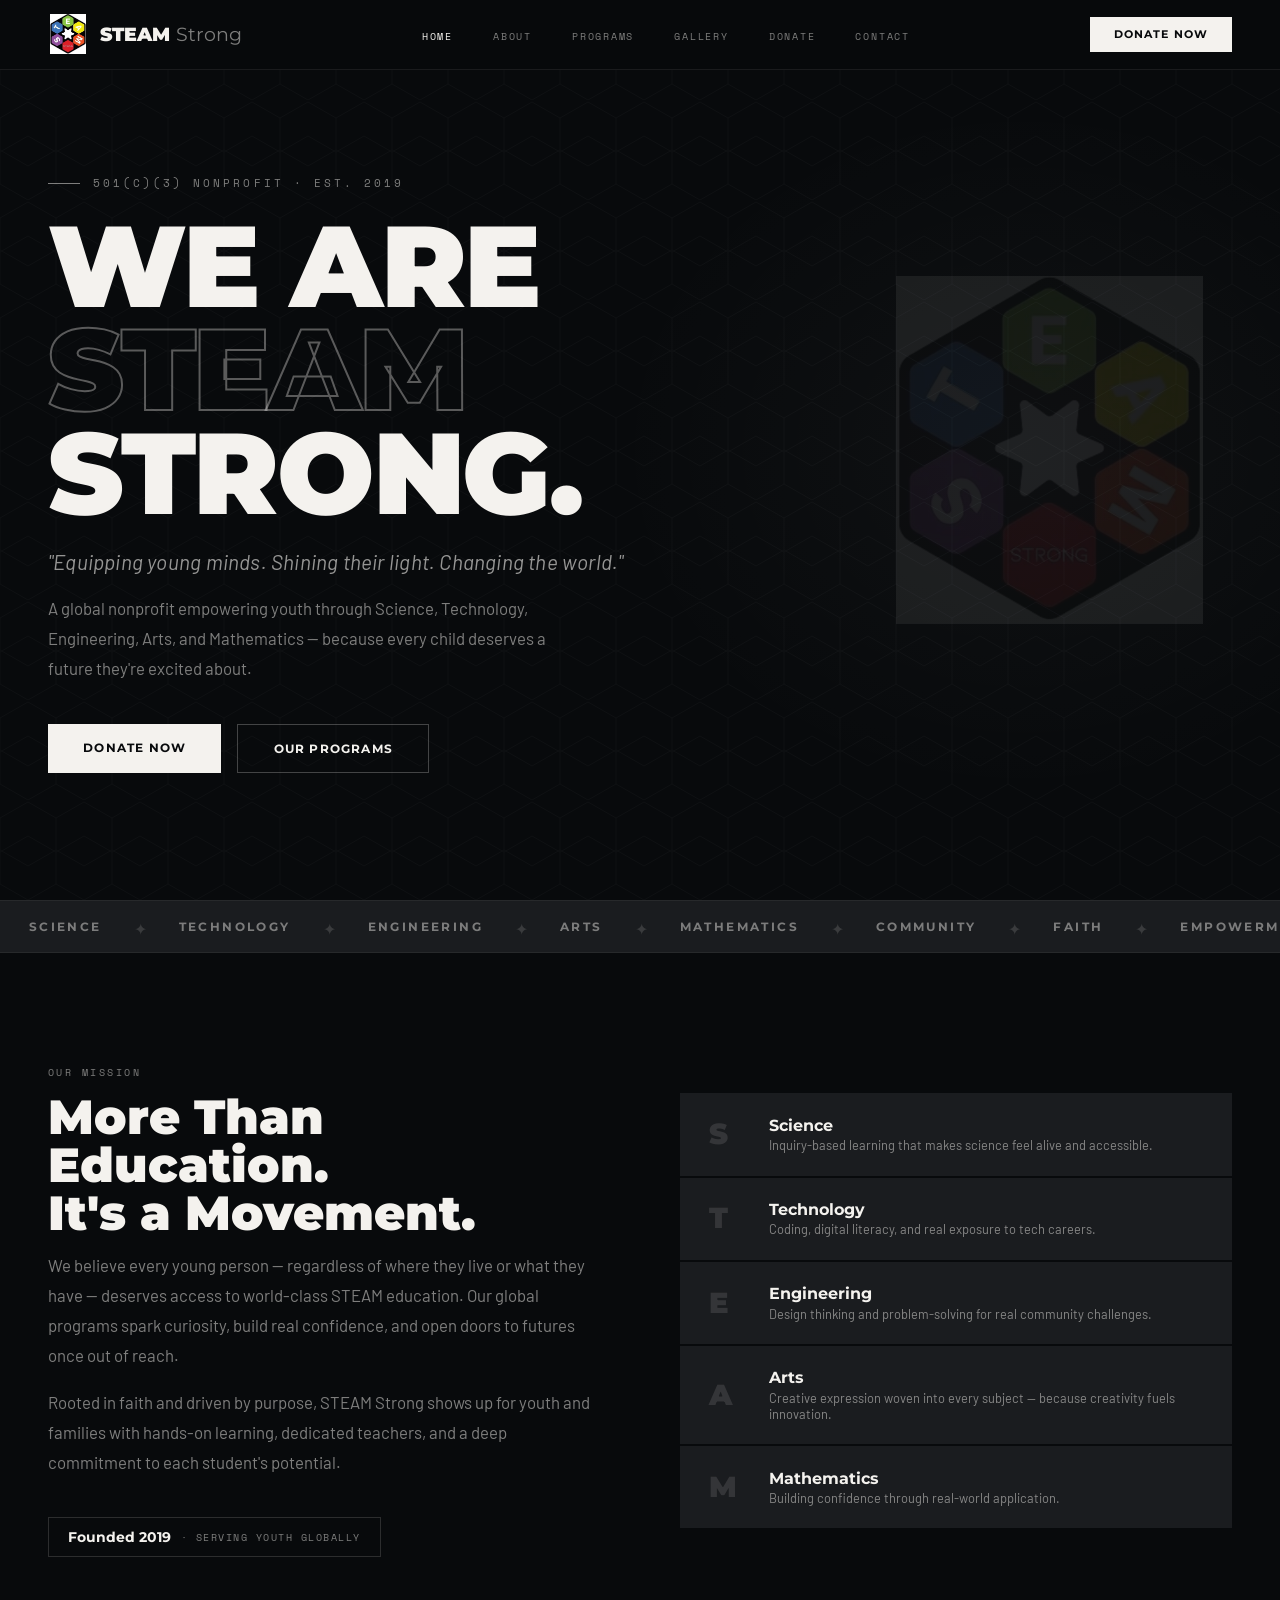
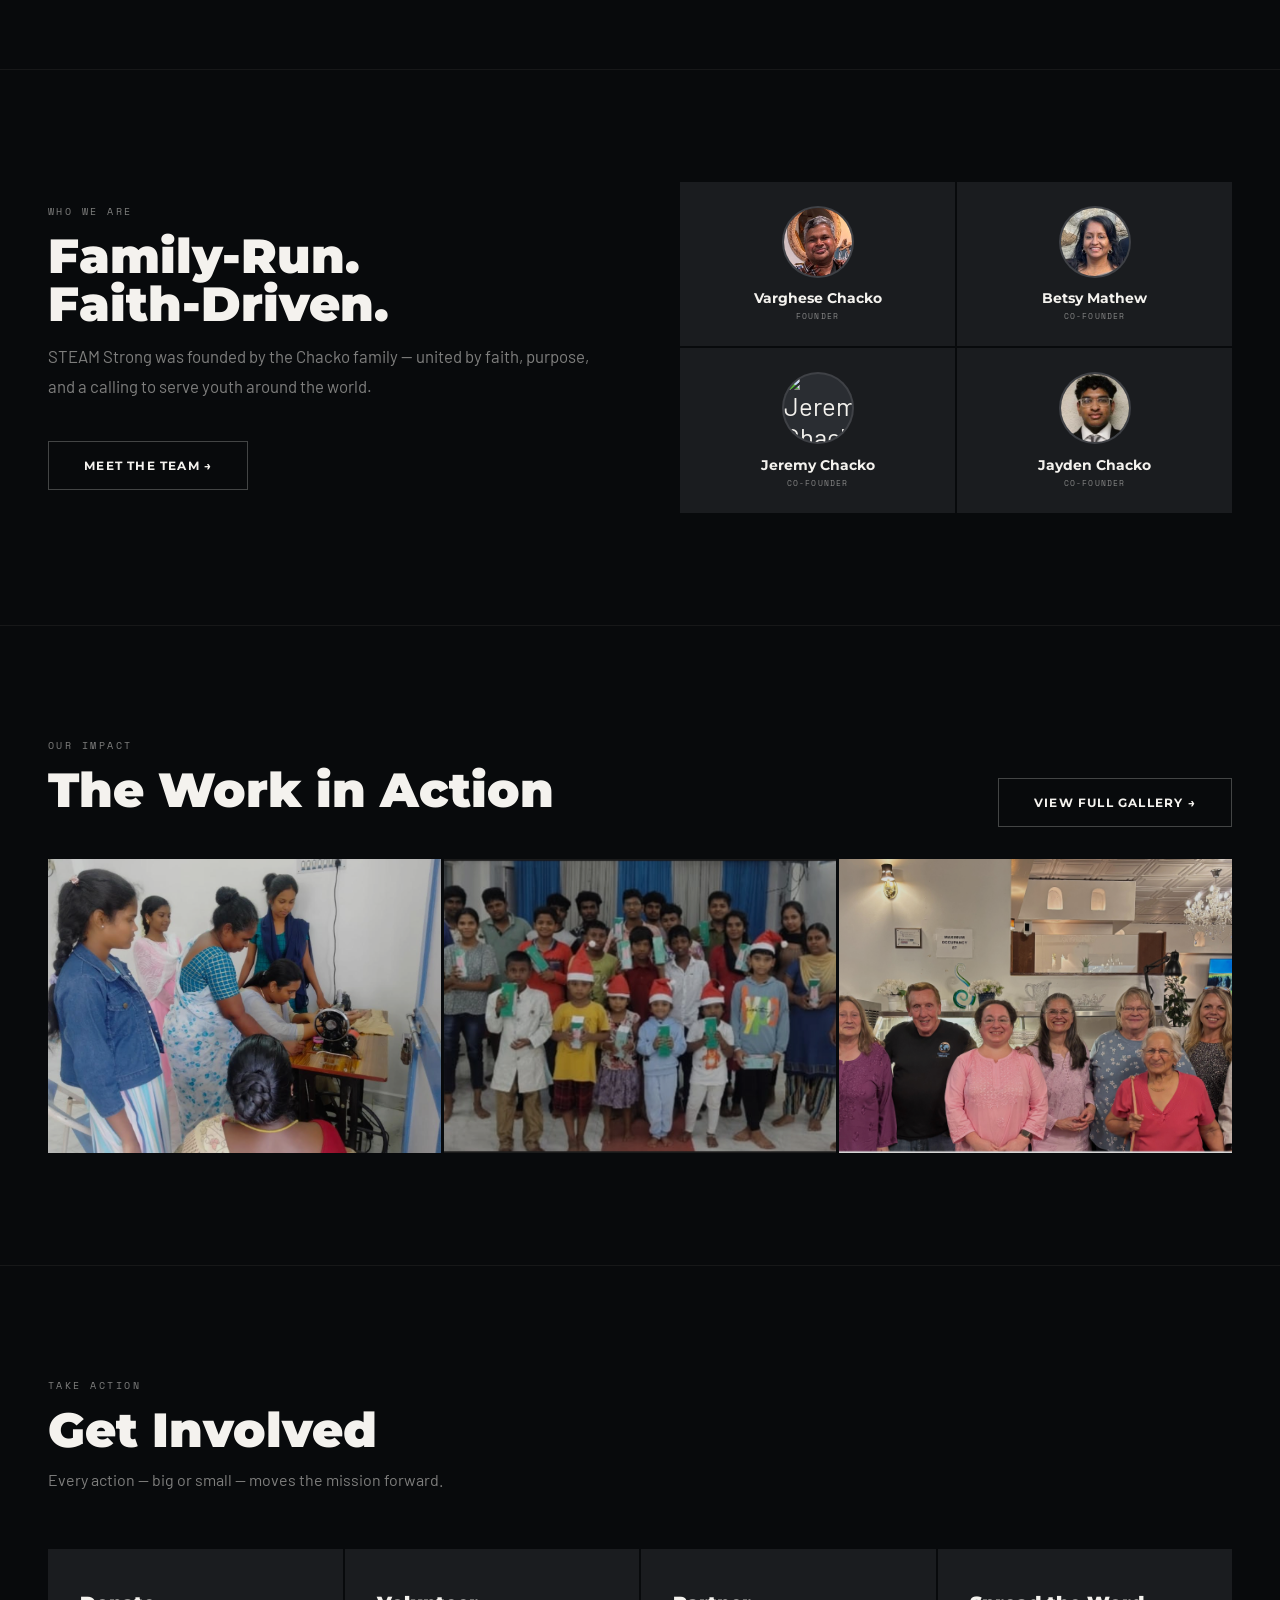
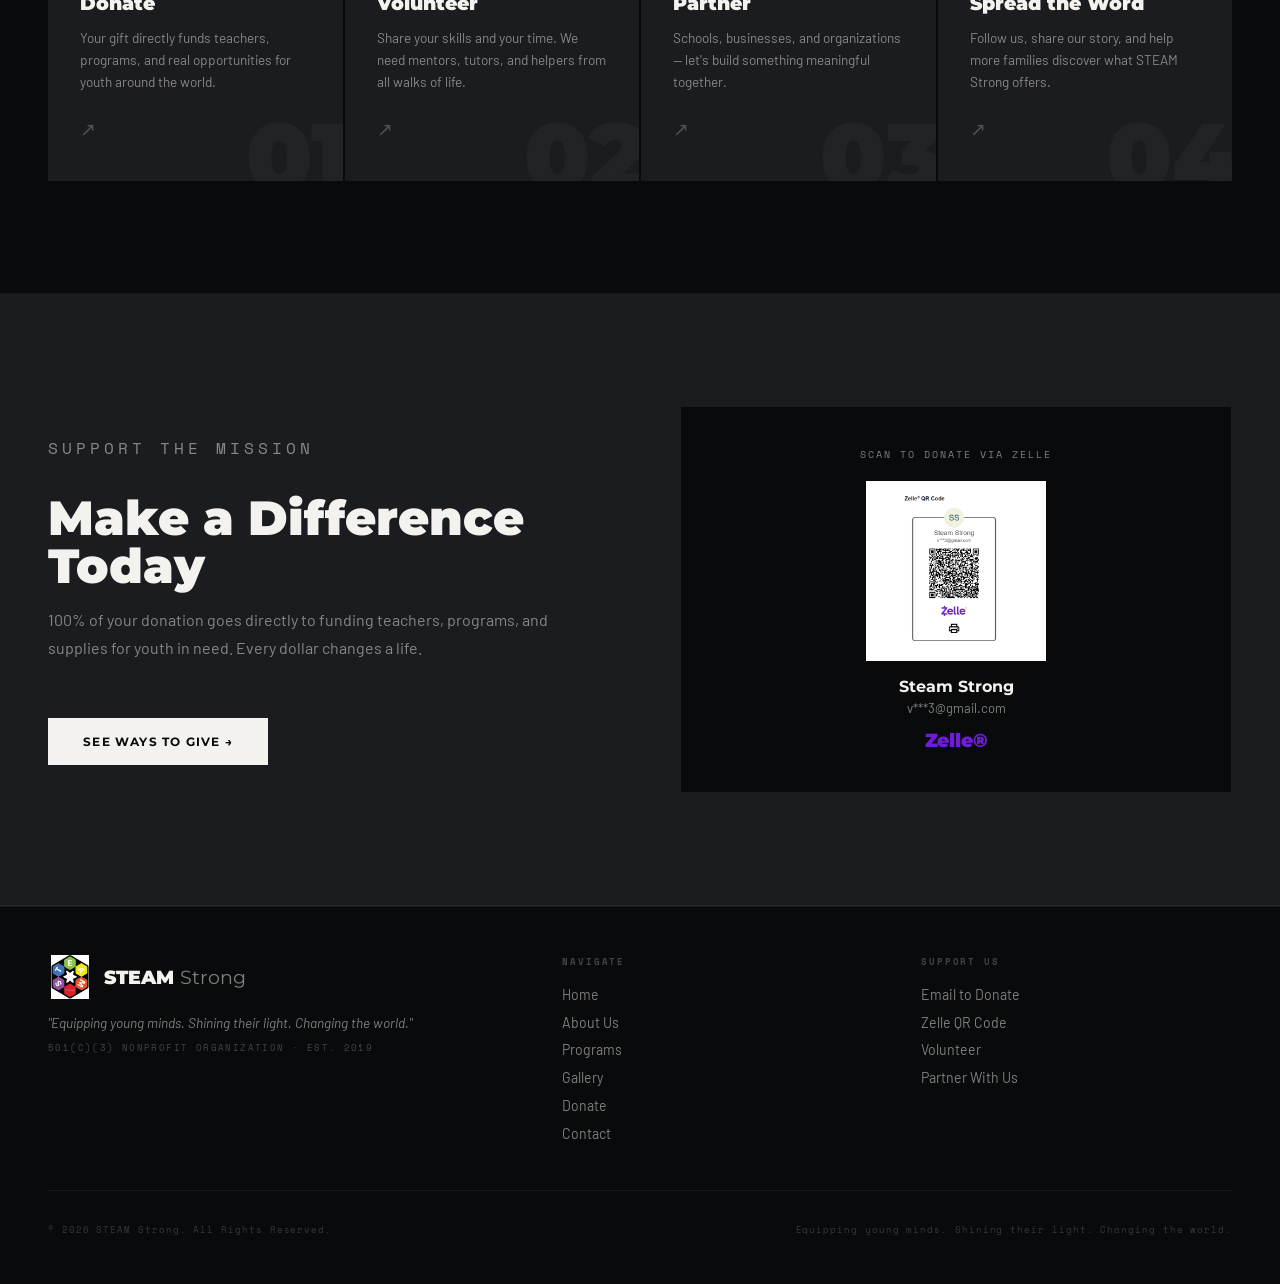
==== index.html @ a1da595a "Initial STEAM Strong website" ====
<!DOCTYPE html>
<html lang="en">
<head>
<meta charset="UTF-8">
<meta name="viewport" content="width=device-width, initial-scale=1.0">
<title>STEAM Strong — Equipping Young Minds. Shining His Light. Changing the World.</title>
<link rel="stylesheet" href="css/styles.css">
</head>
<body>

<!-- NAV -->
<nav>
  <a class="nav-logo-wrap" href="index.html">
    <img class="nav-logo-img" src="assets/images/logo.png" alt="STEAM Strong Logo">
    <div class="nav-logo-text">STEAM <span>Strong</span></div>
  </a>
  <ul class="nav-links" id="navLinks">
    <li><a href="index.html" class="active">Home</a></li>
    <li><a href="about.html">About</a></li>
    <li><a href="programs.html">Programs</a></li>
    <li><a href="gallery.html">Gallery</a></li>
    <li><a href="donate.html">Donate</a></li>
    <li><a href="contact.html">Contact</a></li>
    <li class="nav-mobile-cta"><a href="donate.html" class="nav-donate-mobile">Donate Now</a></li>
  </ul>
  <div class="nav-right">
    <a href="donate.html" class="nav-donate">Donate Now</a>
    <button class="nav-hamburger" id="hamburger" aria-label="Toggle navigation">
      <span></span><span></span><span></span>
    </button>
  </div>
</nav>

<!-- HERO -->
<section class="hero">
  <div class="hero-bg"></div>
  <div class="hero-hexbg"></div>
  <img class="hero-logo-float" src="assets/images/logo.png" alt="">
  <div class="hero-content">
    <p class="hero-eyebrow">501(c)(3) Nonprofit · Est. 2019</p>
    <h1 class="hero-h1">
      <span class="line1">WE ARE</span>
      <span class="line2">STEAM</span>
      <span class="line3">STRONG.</span>
    </h1>
    <p class="hero-tagline">"Equipping young minds. Shining their light. Changing the world."</p>
    <p class="hero-sub">A global nonprofit empowering youth through Science, Technology, Engineering, Arts, and Mathematics — because every child deserves a future they're excited about.</p>
    <div class="hero-actions">
      <a href="donate.html" class="btn-primary">Donate Now</a>
      <a href="programs.html" class="btn-outline">Our Programs</a>
    </div>
  </div>
</section>

<!-- TICKER -->
<div class="ticker">
  <div class="ticker-track">
    <span class="tick">Science</span><span class="tick-dot">✦</span>
    <span class="tick">Technology</span><span class="tick-dot">✦</span>
    <span class="tick">Engineering</span><span class="tick-dot">✦</span>
    <span class="tick">Arts</span><span class="tick-dot">✦</span>
    <span class="tick">Mathematics</span><span class="tick-dot">✦</span>
    <span class="tick">Community</span><span class="tick-dot">✦</span>
    <span class="tick">Faith</span><span class="tick-dot">✦</span>
    <span class="tick">Empowerment</span><span class="tick-dot">✦</span>
    <span class="tick">Global Impact</span><span class="tick-dot">✦</span>
    <span class="tick">Science</span><span class="tick-dot">✦</span>
    <span class="tick">Technology</span><span class="tick-dot">✦</span>
    <span class="tick">Engineering</span><span class="tick-dot">✦</span>
    <span class="tick">Arts</span><span class="tick-dot">✦</span>
    <span class="tick">Mathematics</span><span class="tick-dot">✦</span>
    <span class="tick">Community</span><span class="tick-dot">✦</span>
    <span class="tick">Faith</span><span class="tick-dot">✦</span>
    <span class="tick">Empowerment</span><span class="tick-dot">✦</span>
    <span class="tick">Global Impact</span><span class="tick-dot">✦</span>
  </div>
</div>

<!-- MISSION -->
<section class="mission reveal" id="mission">
  <div class="mission-left">
    <p class="section-label">Our Mission</p>
    <h2 class="section-title">More Than Education.<br>It's a Movement.</h2>
    <p class="mis-body">We believe every young person — regardless of where they live or what they have — deserves access to world-class STEAM education. Our global programs spark curiosity, build real confidence, and open doors to futures once out of reach.</p>
    <p class="mis-body">Rooted in faith and driven by purpose, STEAM Strong shows up for youth and families with hands-on learning, dedicated teachers, and a deep commitment to each student's potential.</p>
    <div class="founded-badge">
      <strong>Founded 2019</strong>
      <span>· Serving youth globally</span>
    </div>
  </div>
  <div class="mission-right">
    <div class="pillars-list">
      <div class="pillar-row"><div class="pillar-letter">S</div><div><div class="pillar-name">Science</div><div class="pillar-desc">Inquiry-based learning that makes science feel alive and accessible.</div></div></div>
      <div class="pillar-row"><div class="pillar-letter">T</div><div><div class="pillar-name">Technology</div><div class="pillar-desc">Coding, digital literacy, and real exposure to tech careers.</div></div></div>
      <div class="pillar-row"><div class="pillar-letter">E</div><div><div class="pillar-name">Engineering</div><div class="pillar-desc">Design thinking and problem-solving for real community challenges.</div></div></div>
      <div class="pillar-row"><div class="pillar-letter">A</div><div><div class="pillar-name">Arts</div><div class="pillar-desc">Creative expression woven into every subject — because creativity fuels innovation.</div></div></div>
      <div class="pillar-row"><div class="pillar-letter">M</div><div><div class="pillar-name">Mathematics</div><div class="pillar-desc">Building confidence through real-world application.</div></div></div>
    </div>
  </div>
</section>

<!-- ABOUT TEASER -->
<section class="home-about reveal">
  <div class="home-about-inner">
    <div>
      <p class="section-label">Who We Are</p>
      <h2 class="section-title">Family-Run.<br>Faith-Driven.</h2>
      <p class="mis-body">STEAM Strong was founded by the Chacko family — united by faith, purpose, and a calling to serve youth around the world.</p>
      <a href="about.html" class="btn-outline" style="margin-top:1.5rem;">Meet the Team →</a>
    </div>
    <div class="home-about-faces">
      <div class="home-face">
        <div class="home-face-photo"><img src="assets/images/varghese-chacko.png" alt="Varghese Chacko"></div>
        <div class="home-face-name">Varghese Chacko</div>
        <div class="home-face-role">Founder</div>
      </div>
      <div class="home-face">
        <div class="home-face-photo"><img src="assets/images/betsy-mathew.png" alt="Betsy Mathew"></div>
        <div class="home-face-name">Betsy Mathew</div>
        <div class="home-face-role">Co-Founder</div>
      </div>
      <div class="home-face">
        <div class="home-face-photo"><img src="assets/images/jeremy-chacko.jpg" alt="Jeremy Chacko"></div>
        <div class="home-face-name">Jeremy Chacko</div>
        <div class="home-face-role">Co-Founder</div>
      </div>
      <div class="home-face">
        <div class="home-face-photo"><img src="assets/images/jayden-chacko.png" alt="Jayden Chacko"></div>
        <div class="home-face-name">Jayden Chacko</div>
        <div class="home-face-role">Co-Founder</div>
      </div>
    </div>
  </div>
</section>

<!-- GALLERY TEASER -->
<section class="home-gallery reveal">
  <div class="home-gallery-header">
    <div>
      <p class="section-label">Our Impact</p>
      <h2 class="section-title">The Work in Action</h2>
    </div>
    <a href="gallery.html" class="btn-outline">View Full Gallery →</a>
  </div>
  <div class="home-gallery-grid">
    <div class="home-gallery-item">
      <img src="assets/images/gallery/photo-6.png" alt="Tailoring Class">
    </div>
    <div class="home-gallery-item">
      <img src="assets/images/gallery/photo-7.png" alt="Christmas Celebration">
    </div>
    <div class="home-gallery-item">
      <img src="assets/images/gallery/photo-1.png" alt="Seattle Fundraiser">
    </div>
  </div>
</section>

<!-- GET INVOLVED -->
<section class="involve reveal">
  <div class="involve-header">
    <p class="section-label">Take Action</p>
    <h2 class="section-title">Get Involved</h2>
    <p class="section-sub">Every action — big or small — moves the mission forward.</p>
  </div>
  <div class="involve-grid">
    <a href="donate.html" class="inv-card">
      <div class="inv-bg-num">01</div>
      <div class="inv-title">Donate</div>
      <p class="inv-desc">Your gift directly funds teachers, programs, and real opportunities for youth around the world.</p>
      <span class="inv-arrow">↗</span>
    </a>
    <a href="contact.html" class="inv-card">
      <div class="inv-bg-num">02</div>
      <div class="inv-title">Volunteer</div>
      <p class="inv-desc">Share your skills and your time. We need mentors, tutors, and helpers from all walks of life.</p>
      <span class="inv-arrow">↗</span>
    </a>
    <a href="contact.html" class="inv-card">
      <div class="inv-bg-num">03</div>
      <div class="inv-title">Partner</div>
      <p class="inv-desc">Schools, businesses, and organizations — let's build something meaningful together.</p>
      <span class="inv-arrow">↗</span>
    </a>
    <div class="inv-card">
      <div class="inv-bg-num">04</div>
      <div class="inv-title">Spread the Word</div>
      <p class="inv-desc">Follow us, share our story, and help more families discover what STEAM Strong offers.</p>
      <span class="inv-arrow">↗</span>
    </div>
  </div>
</section>

<!-- DONATE TEASER -->
<section class="donate-section reveal">
  <div class="donate-inner">
    <div class="donate-left">
      <p class="section-label">Support the Mission</p>
      <h2 class="section-title">Make a Difference Today</h2>
      <p>100% of your donation goes directly to funding teachers, programs, and supplies for youth in need. Every dollar changes a life.</p>
      <a href="donate.html" class="donate-btn">See Ways to Give →</a>
    </div>
    <div class="donate-right">
      <div class="zelle-qr-wrap">
        <div class="zelle-qr-label">Scan to donate via Zelle</div>
        <img class="zelle-qr-img" src="assets/images/zelle-qr.png" alt="STEAM Strong Zelle QR Code">
        <div class="zelle-name">Steam Strong</div>
        <div class="zelle-email">v***3@gmail.com</div>
        <div class="zelle-logo">Zelle®</div>
      </div>
    </div>
  </div>
</section>

<!-- FOOTER -->
<footer>
  <div>
    <a class="footer-logo-wrap" href="index.html">
      <img class="footer-logo-img" src="assets/images/logo.png" alt="STEAM Strong">
      <div class="footer-logo-text">STEAM <span>Strong</span></div>
    </a>
    <p class="footer-tagline">"Equipping young minds. Shining their light. Changing the world."</p>
    <p class="footer-501">501(c)(3) Nonprofit Organization · Est. 2019</p>
  </div>
  <div class="footer-col">
    <h4>Navigate</h4>
    <ul>
      <li><a href="index.html">Home</a></li>
      <li><a href="about.html">About Us</a></li>
      <li><a href="programs.html">Programs</a></li>
      <li><a href="gallery.html">Gallery</a></li>
      <li><a href="donate.html">Donate</a></li>
      <li><a href="contact.html">Contact</a></li>
    </ul>
  </div>
  <div class="footer-col">
    <h4>Support Us</h4>
    <ul>
      <li><a href="mailto:steamstrong14@gmail.com">Email to Donate</a></li>
      <li><a href="donate.html">Zelle QR Code</a></li>
      <li><a href="contact.html">Volunteer</a></li>
      <li><a href="contact.html">Partner With Us</a></li>
    </ul>
  </div>
  <div class="footer-bottom">
    <p class="footer-copy">© 2026 STEAM Strong. All Rights Reserved.</p>
    <p class="footer-copy">Equipping young minds. Shining their light. Changing the world.</p>
  </div>
</footer>

<script src="js/main.js"></script>
</body>
</html>
---- css/styles.css ----
@import url('https://fonts.googleapis.com/css2?family=Montserrat:wght@400;700;900&family=Barlow:ital,wght@0,400;0,600;1,400&family=Space+Mono:wght@400;700&display=swap');

*,*::before,*::after{box-sizing:border-box;margin:0;padding:0;}
:root{
  --black:#080a0c;
  --white:#f4f2ee;
  --off-white:#e8e5df;
  --gray:#1a1c1f;
  --mid:#2a2d32;
  --light-gray:#3a3d42;
  --muted:rgba(244,242,238,0.5);
}
html{scroll-behavior:smooth;}
body{background:var(--black);color:var(--white);font-family:'Barlow',sans-serif;overflow-x:hidden;}

/* ── NAV ── */
nav{
  position:fixed;top:0;left:0;right:0;z-index:200;
  display:flex;justify-content:space-between;align-items:center;
  padding:0.9rem 3rem;
  background:rgba(8,10,12,0.95);
  backdrop-filter:blur(16px);
  border-bottom:1px solid rgba(244,242,238,0.08);
}
.nav-logo-wrap{display:flex;align-items:center;gap:0.75rem;text-decoration:none;}
.nav-logo-img{width:40px;height:40px;object-fit:contain;}
.nav-logo-text{font-family:'Montserrat',sans-serif;font-weight:900;font-size:1.2rem;color:var(--white);}
.nav-logo-text span{color:var(--muted);font-weight:400;}
.nav-links{display:flex;gap:2.5rem;list-style:none;}
.nav-links a{
  font-family:'Space Mono',monospace;font-size:0.62rem;
  letter-spacing:0.18em;text-transform:uppercase;
  color:var(--muted);text-decoration:none;transition:color 0.2s;
}
.nav-links a:hover,.nav-links a.active{color:var(--white);}
.nav-right{display:flex;align-items:center;gap:1rem;}
.nav-donate{
  font-family:'Montserrat',sans-serif;font-weight:700;
  font-size:0.7rem;letter-spacing:0.1em;text-transform:uppercase;
  background:var(--white);color:var(--black);
  padding:0.65rem 1.5rem;border:none;cursor:pointer;text-decoration:none;
  transition:background 0.2s,transform 0.15s;display:inline-block;
}
.nav-donate:hover{background:var(--off-white);transform:translateY(-1px);}

/* hamburger button */
.nav-hamburger{
  display:none;flex-direction:column;justify-content:center;
  gap:5px;background:none;border:none;cursor:pointer;
  padding:4px;z-index:210;
}
.nav-hamburger span{
  display:block;width:22px;height:2px;
  background:var(--white);
  transition:transform 0.3s ease,opacity 0.3s ease;
}
.nav-hamburger.open span:nth-child(1){transform:translateY(7px) rotate(45deg);}
.nav-hamburger.open span:nth-child(2){opacity:0;}
.nav-hamburger.open span:nth-child(3){transform:translateY(-7px) rotate(-45deg);}

/* mobile donate link inside menu (hidden on desktop) */
.nav-mobile-cta{display:none;}
.nav-donate-mobile{
  font-family:'Montserrat',sans-serif;font-weight:700;
  font-size:0.75rem;letter-spacing:0.1em;text-transform:uppercase;
  background:var(--white);color:var(--black)!important;
  padding:0.85rem 2rem;display:inline-block;
  margin-top:0.5rem;
}

/* ── HERO ── */
.hero{
  min-height:100vh;display:flex;flex-direction:column;
  justify-content:center;padding:8rem 3rem 5rem;
  position:relative;overflow:hidden;
}
.hero-bg{
  position:absolute;inset:0;z-index:0;
  background:radial-gradient(ellipse 50% 60% at 80% 50%, rgba(244,242,238,0.03) 0%, transparent 65%), var(--black);
}
.hero-hexbg{
  position:absolute;inset:0;z-index:0;opacity:0.025;
  background-image:url("data:image/svg+xml,%3Csvg xmlns='http://www.w3.org/2000/svg' width='56' height='100'%3E%3Cpath d='M28 66L0 50V18L28 2l28 16v32z' fill='none' stroke='white' stroke-width='1'/%3E%3Cpath d='M28 100L0 84V52L28 36l28 16v32z' fill='none' stroke='white' stroke-width='1'/%3E%3C/svg%3E");
  background-size:56px 100px;
}
.hero-content{position:relative;z-index:2;max-width:820px;}
.hero-eyebrow{
  font-family:'Space Mono',monospace;font-size:0.68rem;
  letter-spacing:0.28em;text-transform:uppercase;
  color:var(--muted);margin-bottom:1.4rem;
  display:flex;align-items:center;gap:0.8rem;
  opacity:0;animation:fadeUp 0.7s 0.1s forwards;
}
.hero-eyebrow::before{content:'';width:32px;height:1px;background:var(--muted);}
.hero-h1{
  font-family:'Montserrat',sans-serif;font-weight:900;
  font-size:clamp(3.5rem,9vw,7.5rem);
  line-height:0.9;letter-spacing:-0.02em;margin-bottom:1.5rem;
  opacity:0;animation:fadeUp 0.7s 0.25s forwards;
}
.hero-h1 .line1{color:var(--white);display:block;}
.hero-h1 .line2{display:block;-webkit-text-stroke:2px rgba(244,242,238,0.35);color:transparent;}
.hero-h1 .line3{display:block;color:var(--white);}
.hero-tagline{
  font-family:'Barlow',sans-serif;font-style:italic;
  font-size:1.3rem;color:rgba(244,242,238,0.6);
  margin-bottom:1.2rem;letter-spacing:0.01em;
  opacity:0;animation:fadeUp 0.7s 0.35s forwards;
}
.hero-sub{
  font-size:1.05rem;line-height:1.8;color:var(--muted);
  max-width:500px;margin-bottom:2.5rem;
  opacity:0;animation:fadeUp 0.7s 0.4s forwards;
}
.hero-actions{
  display:flex;gap:1rem;flex-wrap:wrap;
  opacity:0;animation:fadeUp 0.7s 0.55s forwards;
}
.btn-primary{
  font-family:'Montserrat',sans-serif;font-weight:700;
  font-size:0.75rem;letter-spacing:0.1em;text-transform:uppercase;
  background:var(--white);color:var(--black);
  padding:1rem 2.2rem;border:none;cursor:pointer;
  text-decoration:none;display:inline-block;
  transition:background 0.2s,transform 0.15s;
}
.btn-primary:hover{background:var(--off-white);transform:translateY(-2px);}
.btn-outline{
  font-family:'Montserrat',sans-serif;font-weight:700;
  font-size:0.75rem;letter-spacing:0.1em;text-transform:uppercase;
  background:transparent;color:var(--white);
  padding:1rem 2.2rem;border:1px solid rgba(244,242,238,0.25);
  cursor:pointer;text-decoration:none;display:inline-block;
  transition:border-color 0.2s,transform 0.15s;
}
.btn-outline:hover{border-color:var(--white);transform:translateY(-2px);}
.hero-logo-float{
  position:absolute;right:6%;top:50%;transform:translateY(-50%);
  width:clamp(180px,24vw,340px);opacity:0.07;
  pointer-events:none;z-index:1;
  animation:floatLogo 7s ease-in-out infinite;
}
@keyframes floatLogo{0%,100%{transform:translateY(-50%) rotate(-1deg);}50%{transform:translateY(-53%) rotate(1deg);}}

/* ── PAGE HERO (inner pages) ── */
.page-hero{
  padding:9rem 3rem 5rem;
  border-bottom:1px solid rgba(244,242,238,0.06);
  position:relative;overflow:hidden;
  background:radial-gradient(ellipse 60% 70% at 70% 40%, rgba(244,242,238,0.025) 0%, transparent 65%);
}
.page-hero-inner{position:relative;z-index:2;max-width:820px;}
.page-hero-eyebrow{
  font-family:'Space Mono',monospace;font-size:0.62rem;
  letter-spacing:0.28em;text-transform:uppercase;
  color:var(--muted);margin-bottom:1rem;
  display:flex;align-items:center;gap:0.8rem;
}
.page-hero-eyebrow::before{content:'';width:32px;height:1px;background:var(--muted);}
.page-hero h1{
  font-family:'Montserrat',sans-serif;font-weight:900;
  font-size:clamp(2.5rem,6vw,5rem);
  line-height:0.95;letter-spacing:-0.02em;
  margin-bottom:1.2rem;color:var(--white);
}
.page-hero p{
  font-size:1.1rem;line-height:1.75;
  color:var(--muted);max-width:560px;
}

/* ── TICKER ── */
.ticker{
  background:var(--gray);padding:0.85rem 0;
  overflow:hidden;white-space:nowrap;
  border-top:1px solid rgba(244,242,238,0.06);
  border-bottom:1px solid rgba(244,242,238,0.06);
}
.ticker-track{display:inline-flex;animation:ticker 28s linear infinite;}
.tick{
  font-family:'Montserrat',sans-serif;font-weight:700;
  font-size:0.75rem;letter-spacing:0.2em;text-transform:uppercase;
  padding:0 1.8rem;color:rgba(244,242,238,0.45);
}
.tick-dot{color:rgba(244,242,238,0.15);padding:0 0.2rem;}

/* ── SHARED SECTION LABELS ── */
.section-label{
  font-family:'Space Mono',monospace;font-size:0.62rem;
  letter-spacing:0.25em;text-transform:uppercase;color:var(--muted);margin-bottom:0.8rem;
}
.section-title{
  font-family:'Montserrat',sans-serif;font-weight:900;
  font-size:clamp(2rem,4vw,3rem);line-height:1.0;margin-bottom:0.8rem;color:var(--white);
}
.section-sub{font-size:1rem;color:var(--muted);max-width:520px;line-height:1.65;}

/* ── MISSION ── */
.mission{
  padding:7rem 3rem;
  display:grid;grid-template-columns:1fr 1fr;gap:5rem;
  align-items:center;border-bottom:1px solid rgba(244,242,238,0.06);
}
.mis-body{font-size:1.05rem;line-height:1.8;color:var(--muted);margin-bottom:1rem;}
.founded-badge{
  display:inline-flex;align-items:center;gap:0.6rem;
  border:1px solid rgba(244,242,238,0.15);padding:0.6rem 1.2rem;margin-top:1.5rem;
}
.founded-badge span{font-family:'Space Mono',monospace;font-size:0.62rem;letter-spacing:0.15em;text-transform:uppercase;color:var(--muted);}
.founded-badge strong{font-family:'Montserrat',sans-serif;font-weight:700;font-size:0.9rem;color:var(--white);}
.pillars-list{display:flex;flex-direction:column;gap:2px;}
.pillar-row{
  display:flex;align-items:center;gap:1.5rem;
  background:var(--gray);padding:1.4rem 1.8rem;transition:background 0.2s;cursor:default;
}
.pillar-row:hover{background:var(--mid);}
.pillar-letter{
  font-family:'Montserrat',sans-serif;font-weight:900;
  font-size:1.8rem;color:rgba(244,242,238,0.12);width:36px;flex-shrink:0;line-height:1;
  transition:color 0.2s;
}
.pillar-row:hover .pillar-letter{color:rgba(244,242,238,0.35);}
.pillar-name{font-family:'Montserrat',sans-serif;font-weight:700;font-size:1rem;margin-bottom:0.15rem;}
.pillar-desc{font-size:0.8rem;color:var(--muted);}

/* ── ABOUT ── */
.about{padding:7rem 3rem;border-bottom:1px solid rgba(244,242,238,0.06);}
.about-header{margin-bottom:3rem;}

/* founders */
.founders-grid{display:grid;grid-template-columns:repeat(4,1fr);gap:2px;margin-bottom:2px;}
.person-card{
  background:var(--gray);padding:2rem 1.5rem;
  display:flex;flex-direction:column;align-items:center;text-align:center;
  border-top:2px solid rgba(244,242,238,0.06);
  transition:background 0.25s,border-color 0.25s,transform 0.25s;
  cursor:default;
}
.person-card:hover{background:var(--mid);border-color:rgba(244,242,238,0.25);transform:translateY(-4px);}
.person-photo{
  width:90px;height:90px;border-radius:50%;
  background:var(--mid);border:2px solid rgba(244,242,238,0.1);
  margin-bottom:1.1rem;overflow:hidden;
  display:flex;align-items:center;justify-content:center;
  font-size:2rem;transition:border-color 0.25s;
}
.person-card:hover .person-photo{border-color:rgba(244,242,238,0.35);}
.person-photo img{width:100%;height:100%;object-fit:cover;}
.person-role{
  font-family:'Space Mono',monospace;font-size:0.55rem;
  letter-spacing:0.18em;text-transform:uppercase;
  color:var(--muted);margin-bottom:0.4rem;
}
.person-name{font-family:'Montserrat',sans-serif;font-weight:700;font-size:1rem;}

/* board */
.board-label{
  font-family:'Space Mono',monospace;font-size:0.62rem;
  letter-spacing:0.22em;text-transform:uppercase;color:var(--muted);
  padding:2rem 0 1rem;
}
.board-grid{display:grid;grid-template-columns:repeat(4,1fr);gap:2px;}
.board-card{
  background:var(--gray);padding:1.8rem 1.5rem;
  display:flex;flex-direction:column;align-items:center;text-align:center;
  transition:background 0.2s,transform 0.2s;cursor:default;
}
.board-card:hover{background:var(--mid);transform:translateY(-3px);}
.board-photo{
  width:70px;height:70px;border-radius:50%;
  background:var(--light-gray);margin-bottom:0.85rem;
  display:flex;align-items:center;justify-content:center;font-size:1.4rem;
  border:2px solid rgba(244,242,238,0.07);overflow:hidden;transition:border-color 0.2s;
}
.board-card:hover .board-photo{border-color:rgba(244,242,238,0.25);}
.board-photo img{width:100%;height:100%;object-fit:cover;}
.board-name{font-family:'Montserrat',sans-serif;font-weight:700;font-size:0.92rem;margin-bottom:0.25rem;}
.board-title{font-family:'Space Mono',monospace;font-size:0.52rem;letter-spacing:0.12em;text-transform:uppercase;color:var(--muted);}

/* values */
.values-row{display:grid;grid-template-columns:repeat(3,1fr);gap:2px;margin-top:2px;}
.value-card{
  background:var(--gray);padding:2rem 1.8rem;
  display:flex;gap:1.2rem;align-items:flex-start;transition:background 0.25s;
}
.value-card:hover{background:var(--mid);}
.value-icon-wrap{
  width:40px;height:40px;border-radius:4px;flex-shrink:0;
  display:flex;align-items:center;justify-content:center;font-size:1.1rem;
  background:rgba(244,242,238,0.07);border:1px solid rgba(244,242,238,0.1);
}
.value-text h4{font-family:'Montserrat',sans-serif;font-weight:700;font-size:0.95rem;margin-bottom:0.3rem;}
.value-text p{font-size:0.82rem;line-height:1.55;color:var(--muted);}

/* ── PROGRAMS ── */
.programs-section{padding:7rem 3rem;border-bottom:1px solid rgba(244,242,238,0.06);}
.programs-header{margin-bottom:3.5rem;}
.programs-grid{display:grid;grid-template-columns:1fr 1fr;gap:2px;}
.program-card{
  background:var(--gray);padding:2.5rem 2rem;
  border-top:2px solid rgba(244,242,238,0.04);
  transition:background 0.25s,border-color 0.25s;
}
.program-card:hover{background:var(--mid);border-color:rgba(244,242,238,0.2);}
.program-letter{
  font-family:'Montserrat',sans-serif;font-weight:900;
  font-size:3.5rem;color:rgba(244,242,238,0.07);
  line-height:1;margin-bottom:0.75rem;
  transition:color 0.2s;
}
.program-card:hover .program-letter{color:rgba(244,242,238,0.15);}
.program-name{font-family:'Montserrat',sans-serif;font-weight:900;font-size:1.3rem;margin-bottom:0.75rem;}
.program-desc{font-size:0.95rem;line-height:1.75;color:var(--muted);}

.approach-section{padding:7rem 3rem;border-bottom:1px solid rgba(244,242,238,0.06);}
.approach-header{margin-bottom:3rem;}
.approach-grid{display:grid;grid-template-columns:repeat(3,1fr);gap:2px;}
.approach-card{
  background:var(--gray);padding:2rem 1.8rem;
  transition:background 0.25s;
}
.approach-card:hover{background:var(--mid);}
.approach-num{
  font-family:'Space Mono',monospace;font-size:0.6rem;
  letter-spacing:0.2em;color:rgba(244,242,238,0.2);
  margin-bottom:1.2rem;
}
.approach-card h4{font-family:'Montserrat',sans-serif;font-weight:700;font-size:1rem;margin-bottom:0.5rem;}
.approach-card p{font-size:0.85rem;line-height:1.6;color:var(--muted);}

/* ── GET INVOLVED ── */
.involve{padding:7rem 3rem;border-bottom:1px solid rgba(244,242,238,0.06);}
.involve-header{margin-bottom:3.5rem;}
.involve-grid{display:grid;grid-template-columns:repeat(4,1fr);gap:2px;}
.inv-card{
  background:var(--gray);padding:2.5rem 2rem;
  position:relative;overflow:hidden;cursor:pointer;
  border-top:2px solid rgba(244,242,238,0.0);
  transition:background 0.25s,border-color 0.25s,transform 0.2s;
  text-decoration:none;color:inherit;display:block;
}
.inv-card:hover{background:var(--mid);border-color:rgba(244,242,238,0.3);transform:translateY(-3px);}
.inv-bg-num{
  position:absolute;right:-0.5rem;bottom:-1.5rem;
  font-family:'Montserrat',sans-serif;font-weight:900;
  font-size:6rem;color:rgba(244,242,238,0.04);line-height:1;pointer-events:none;
}
.inv-title{font-family:'Montserrat',sans-serif;font-weight:900;font-size:1.2rem;margin-bottom:0.75rem;}
.inv-desc{font-size:0.85rem;line-height:1.6;color:var(--muted);}
.inv-arrow{margin-top:1.5rem;font-size:1.2rem;color:rgba(244,242,238,0.25);display:block;transition:transform 0.25s,color 0.2s;}
.inv-card:hover .inv-arrow{transform:translate(4px,-4px);color:var(--white);}

/* ── DONATE SECTION ── */
.donate-section{
  padding:7rem 3rem;
  background:var(--gray);
  border-bottom:1px solid rgba(244,242,238,0.06);
}
.donate-inner{
  display:grid;grid-template-columns:1fr 1fr;gap:5rem;align-items:center;
}
.donate-left .section-title{margin-bottom:1rem;}
.donate-left p{font-size:1rem;line-height:1.75;color:var(--muted);margin-bottom:2rem;}
.donate-methods{display:flex;flex-direction:column;gap:2px;}
.donate-method{
  background:var(--black);padding:1.5rem 1.8rem;
  display:flex;align-items:center;gap:1.5rem;
  transition:background 0.2s;
}
.donate-method:hover{background:var(--mid);}
.donate-method-icon{
  width:44px;height:44px;background:var(--mid);border:1px solid rgba(244,242,238,0.1);
  display:flex;align-items:center;justify-content:center;font-size:1.1rem;flex-shrink:0;
}
.donate-method-text strong{
  display:block;font-family:'Montserrat',sans-serif;font-weight:700;font-size:0.95rem;margin-bottom:0.2rem;
}
.donate-method-text span{font-size:0.82rem;color:var(--muted);}
.donate-method-text a{font-size:0.82rem;color:rgba(244,242,238,0.6);text-decoration:none;transition:color 0.2s;}
.donate-method-text a:hover{color:var(--white);}
.donate-btn{
  display:inline-block;margin-top:1.5rem;
  font-family:'Montserrat',sans-serif;font-weight:700;
  font-size:0.75rem;letter-spacing:0.1em;text-transform:uppercase;
  background:var(--white);color:var(--black);
  padding:1rem 2.2rem;border:none;cursor:pointer;text-decoration:none;
  transition:background 0.2s,transform 0.15s;
}
.donate-btn:hover{background:var(--off-white);transform:translateY(-2px);}

/* Zelle QR */
.zelle-qr-wrap{
  display:flex;flex-direction:column;align-items:center;
  background:var(--black);padding:2.5rem;
  border:1px solid rgba(244,242,238,0.08);
}
.zelle-qr-label{
  font-family:'Space Mono',monospace;font-size:0.62rem;
  letter-spacing:0.2em;text-transform:uppercase;color:var(--muted);margin-bottom:1.2rem;
}
.zelle-qr-img{
  width:180px;height:180px;object-fit:contain;
  border:1px solid rgba(244,242,238,0.08);background:white;padding:8px;
}
.zelle-name{font-family:'Montserrat',sans-serif;font-weight:700;font-size:1rem;margin-top:1rem;}
.zelle-email{font-size:0.82rem;color:var(--muted);margin-top:0.25rem;}
.zelle-logo{
  font-family:'Montserrat',sans-serif;font-weight:900;
  font-size:1.2rem;color:#6d1ed4;margin-top:0.75rem;letter-spacing:-0.01em;
}

/* ── HOME ABOUT TEASER ── */
.home-about{
  padding:7rem 3rem;
  border-bottom:1px solid rgba(244,242,238,0.06);
}
.home-about-inner{display:grid;grid-template-columns:1fr 1fr;gap:5rem;align-items:center;}
.home-about-faces{display:grid;grid-template-columns:1fr 1fr;gap:2px;}
.home-face{
  background:var(--gray);padding:1.5rem 1rem;
  display:flex;flex-direction:column;align-items:center;text-align:center;
  transition:background 0.2s;
}
.home-face:hover{background:var(--mid);}
.home-face-photo{
  width:72px;height:72px;border-radius:50%;
  background:var(--mid);border:2px solid rgba(244,242,238,0.1);
  margin-bottom:0.8rem;overflow:hidden;
  display:flex;align-items:center;justify-content:center;font-size:1.6rem;
}
.home-face-photo img{width:100%;height:100%;object-fit:cover;}
.home-face-name{font-family:'Montserrat',sans-serif;font-weight:700;font-size:0.85rem;}
.home-face-role{font-family:'Space Mono',monospace;font-size:0.5rem;letter-spacing:0.15em;text-transform:uppercase;color:var(--muted);margin-top:0.25rem;}

/* ── HOME GALLERY TEASER ── */
.home-gallery{
  padding:7rem 3rem;
  border-bottom:1px solid rgba(244,242,238,0.06);
}
.home-gallery-header{display:flex;justify-content:space-between;align-items:flex-end;margin-bottom:2rem;}
.home-gallery-grid{display:grid;grid-template-columns:repeat(3,1fr);gap:3px;}
.home-gallery-item{
  overflow:hidden;position:relative;cursor:pointer;
  background:var(--gray);aspect-ratio:4/3;
}
.home-gallery-item img{
  width:100%;height:100%;object-fit:cover;
  display:block;
  transition:transform 0.5s ease,filter 0.4s ease;
  filter:brightness(0.85);
}
.home-gallery-item:hover img{transform:scale(1.05);filter:brightness(1);}

/* ── IMPACT GALLERY (full) ── */
.impact{padding:7rem 3rem;border-bottom:1px solid rgba(244,242,238,0.06);}
.impact-header{margin-bottom:3rem;}
.gallery-grid{
  display:grid;
  grid-template-columns:repeat(3,1fr);
  grid-template-rows:auto auto;
  gap:3px;
}
.gallery-item{
  overflow:hidden;position:relative;cursor:pointer;
  background:var(--gray);
}
.gallery-item.tall{grid-row:span 2;}
.gallery-item.wide{grid-column:span 2;}
.gallery-item img{
  width:100%;height:100%;object-fit:cover;
  display:block;
  transition:transform 0.5s ease,filter 0.4s ease;
  filter:brightness(0.85);
  min-height:260px;
}
.gallery-item.tall img{min-height:100%;}
.gallery-item:hover img{transform:scale(1.05);filter:brightness(1);}
.gallery-caption{
  position:absolute;bottom:0;left:0;right:0;
  padding:1.2rem 1.5rem;
  background:linear-gradient(transparent, rgba(8,10,12,0.85));
  font-family:'Space Mono',monospace;font-size:0.58rem;
  letter-spacing:0.15em;text-transform:uppercase;
  color:rgba(244,242,238,0.7);
  transform:translateY(8px);opacity:0;
  transition:transform 0.3s,opacity 0.3s;
}
.gallery-item:hover .gallery-caption{transform:translateY(0);opacity:1;}

/* lightbox */
.lightbox{
  position:fixed;inset:0;z-index:999;
  background:rgba(8,10,12,0.95);
  display:flex;align-items:center;justify-content:center;
  opacity:0;pointer-events:none;transition:opacity 0.3s;
}
.lightbox.open{opacity:1;pointer-events:all;}
.lightbox img{max-width:90vw;max-height:88vh;object-fit:contain;}
.lightbox-close{
  position:absolute;top:1.5rem;right:2rem;
  font-size:2rem;color:var(--muted);cursor:pointer;
  transition:color 0.2s;background:none;border:none;
}
.lightbox-close:hover{color:var(--white);}

/* ── CONTACT ── */
.contact{padding:7rem 3rem;border-bottom:1px solid rgba(244,242,238,0.06);}
.contact-inner{display:grid;grid-template-columns:1fr 1.5fr;gap:5rem;align-items:start;}
.contact-left p{font-size:1rem;line-height:1.75;color:var(--muted);margin:1rem 0 2rem;}
.contact-detail{display:flex;align-items:center;gap:1rem;margin-bottom:1.2rem;}
.contact-icon{
  width:40px;height:40px;display:flex;align-items:center;
  justify-content:center;font-size:0.9rem;flex-shrink:0;
  background:var(--gray);border:1px solid rgba(244,242,238,0.1);
}
.contact-detail-text strong{
  display:block;font-family:'Space Mono',monospace;font-size:0.55rem;
  letter-spacing:0.15em;text-transform:uppercase;color:var(--muted);margin-bottom:0.15rem;
}
.contact-detail-text span,.contact-detail-text a{
  font-size:0.9rem;color:rgba(244,242,238,0.75);text-decoration:none;transition:color 0.2s;
}
.contact-detail-text a:hover{color:var(--white);}
.contact-form{display:flex;flex-direction:column;gap:1rem;}
.form-row{display:grid;grid-template-columns:1fr 1fr;gap:1rem;}
.form-group{display:flex;flex-direction:column;gap:0.35rem;}
.form-label{font-family:'Space Mono',monospace;font-size:0.55rem;letter-spacing:0.18em;text-transform:uppercase;color:var(--muted);}
.form-input,.form-select,.form-textarea{
  background:var(--gray);border:1px solid rgba(244,242,238,0.08);
  color:var(--white);padding:0.85rem 1rem;
  font-family:'Barlow',sans-serif;font-size:0.95rem;
  outline:none;transition:border-color 0.2s;
}
.form-input:focus,.form-select:focus,.form-textarea:focus{border-color:rgba(244,242,238,0.4);}
.form-select option{background:var(--gray);}
.form-textarea{resize:vertical;min-height:110px;}
.form-submit{
  font-family:'Montserrat',sans-serif;font-weight:700;
  font-size:0.75rem;letter-spacing:0.1em;text-transform:uppercase;
  background:var(--white);color:var(--black);
  padding:1.1rem 2.2rem;border:none;cursor:pointer;
  align-self:flex-start;transition:background 0.2s,transform 0.15s;
}
.form-submit:hover{background:var(--off-white);transform:translateY(-2px);}

/* ── FOOTER ── */
footer{
  padding:3rem;display:grid;grid-template-columns:1.5fr 1fr 1fr;
  gap:3rem;align-items:start;border-top:1px solid rgba(244,242,238,0.08);
}
.footer-logo-wrap{display:flex;align-items:center;gap:0.75rem;margin-bottom:0.8rem;text-decoration:none;}
.footer-logo-img{width:44px;height:44px;object-fit:contain;}
.footer-logo-text{font-family:'Montserrat',sans-serif;font-weight:900;font-size:1.2rem;color:var(--white);}
.footer-logo-text span{color:var(--muted);font-weight:400;}
.footer-tagline{font-size:0.85rem;color:var(--muted);line-height:1.55;margin-bottom:0.5rem;font-style:italic;}
.footer-501{font-family:'Space Mono',monospace;font-size:0.58rem;letter-spacing:0.15em;text-transform:uppercase;color:rgba(244,242,238,0.25);}
.footer-col h4{font-family:'Space Mono',monospace;font-size:0.58rem;letter-spacing:0.2em;text-transform:uppercase;color:rgba(244,242,238,0.25);margin-bottom:1rem;}
.footer-col ul{list-style:none;display:flex;flex-direction:column;gap:0.55rem;}
.footer-col a{font-size:0.88rem;color:var(--muted);text-decoration:none;transition:color 0.2s;}
.footer-col a:hover{color:var(--white);}
.footer-bottom{
  grid-column:span 3;border-top:1px solid rgba(244,242,238,0.06);padding-top:2rem;
  display:flex;justify-content:space-between;align-items:center;flex-wrap:wrap;gap:1rem;
}
.footer-copy{font-family:'Space Mono',monospace;font-size:0.58rem;letter-spacing:0.1em;color:rgba(244,242,238,0.2);}

/* ── ANIMATIONS ── */
@keyframes fadeUp{from{opacity:0;transform:translateY(20px);}to{opacity:1;transform:translateY(0);}}
@keyframes ticker{from{transform:translateX(0);}to{transform:translateX(-50%);}}
.reveal{opacity:0;transform:translateY(28px);transition:opacity 0.7s,transform 0.7s;}
.reveal.visible{opacity:1;transform:translateY(0);}

/* ── RESPONSIVE ── */
@media(max-width:960px){
  nav{padding:1rem 1.5rem;}
  .nav-hamburger{display:flex;}
  .nav-donate{display:none;}

  /* Mobile overlay menu */
  .nav-links{
    display:flex;
    flex-direction:column;align-items:center;justify-content:center;
    position:fixed;inset:0;
    background:rgba(8,10,12,0.98);backdrop-filter:blur(16px);
    gap:2.2rem;z-index:195;
    opacity:0;pointer-events:none;
    transition:opacity 0.3s ease;
  }
  .nav-links.open{opacity:1;pointer-events:all;}
  .nav-links a{font-size:0.85rem;letter-spacing:0.2em;}
  .nav-mobile-cta{display:list-item;}

  /* page layout */
  .hero,.mission,.about,.involve,.donate-section,.contact,
  .programs-section,.approach-section,.home-about,.home-gallery,.impact{
    padding:4rem 1.5rem;
  }
  .hero{padding-top:7rem;}
  .hero-logo-float{display:none;}
  .mission{grid-template-columns:1fr;gap:3rem;}
  .founders-grid{grid-template-columns:1fr 1fr;}
  .board-grid{grid-template-columns:1fr 1fr;}
  .values-row{grid-template-columns:1fr;}
  .involve-grid{grid-template-columns:1fr 1fr;}
  .donate-inner{grid-template-columns:1fr;gap:3rem;}
  .contact-inner{grid-template-columns:1fr;gap:3rem;}
  .form-row{grid-template-columns:1fr;}
  footer{grid-template-columns:1fr;padding:2rem 1.5rem;}
  .footer-bottom{grid-column:span 1;flex-direction:column;text-align:center;}
  .programs-grid{grid-template-columns:1fr;}
  .approach-grid{grid-template-columns:1fr;}
  .home-about-inner{grid-template-columns:1fr;gap:3rem;}
  .home-gallery-grid{grid-template-columns:1fr 1fr;}
  .home-gallery-header{flex-direction:column;align-items:flex-start;gap:1rem;}
  .gallery-grid{grid-template-columns:1fr 1fr;}
  .gallery-item.tall{grid-row:span 1;}
  .gallery-item.wide{grid-column:span 2;}
  .page-hero{padding:7rem 1.5rem 3.5rem;}
}
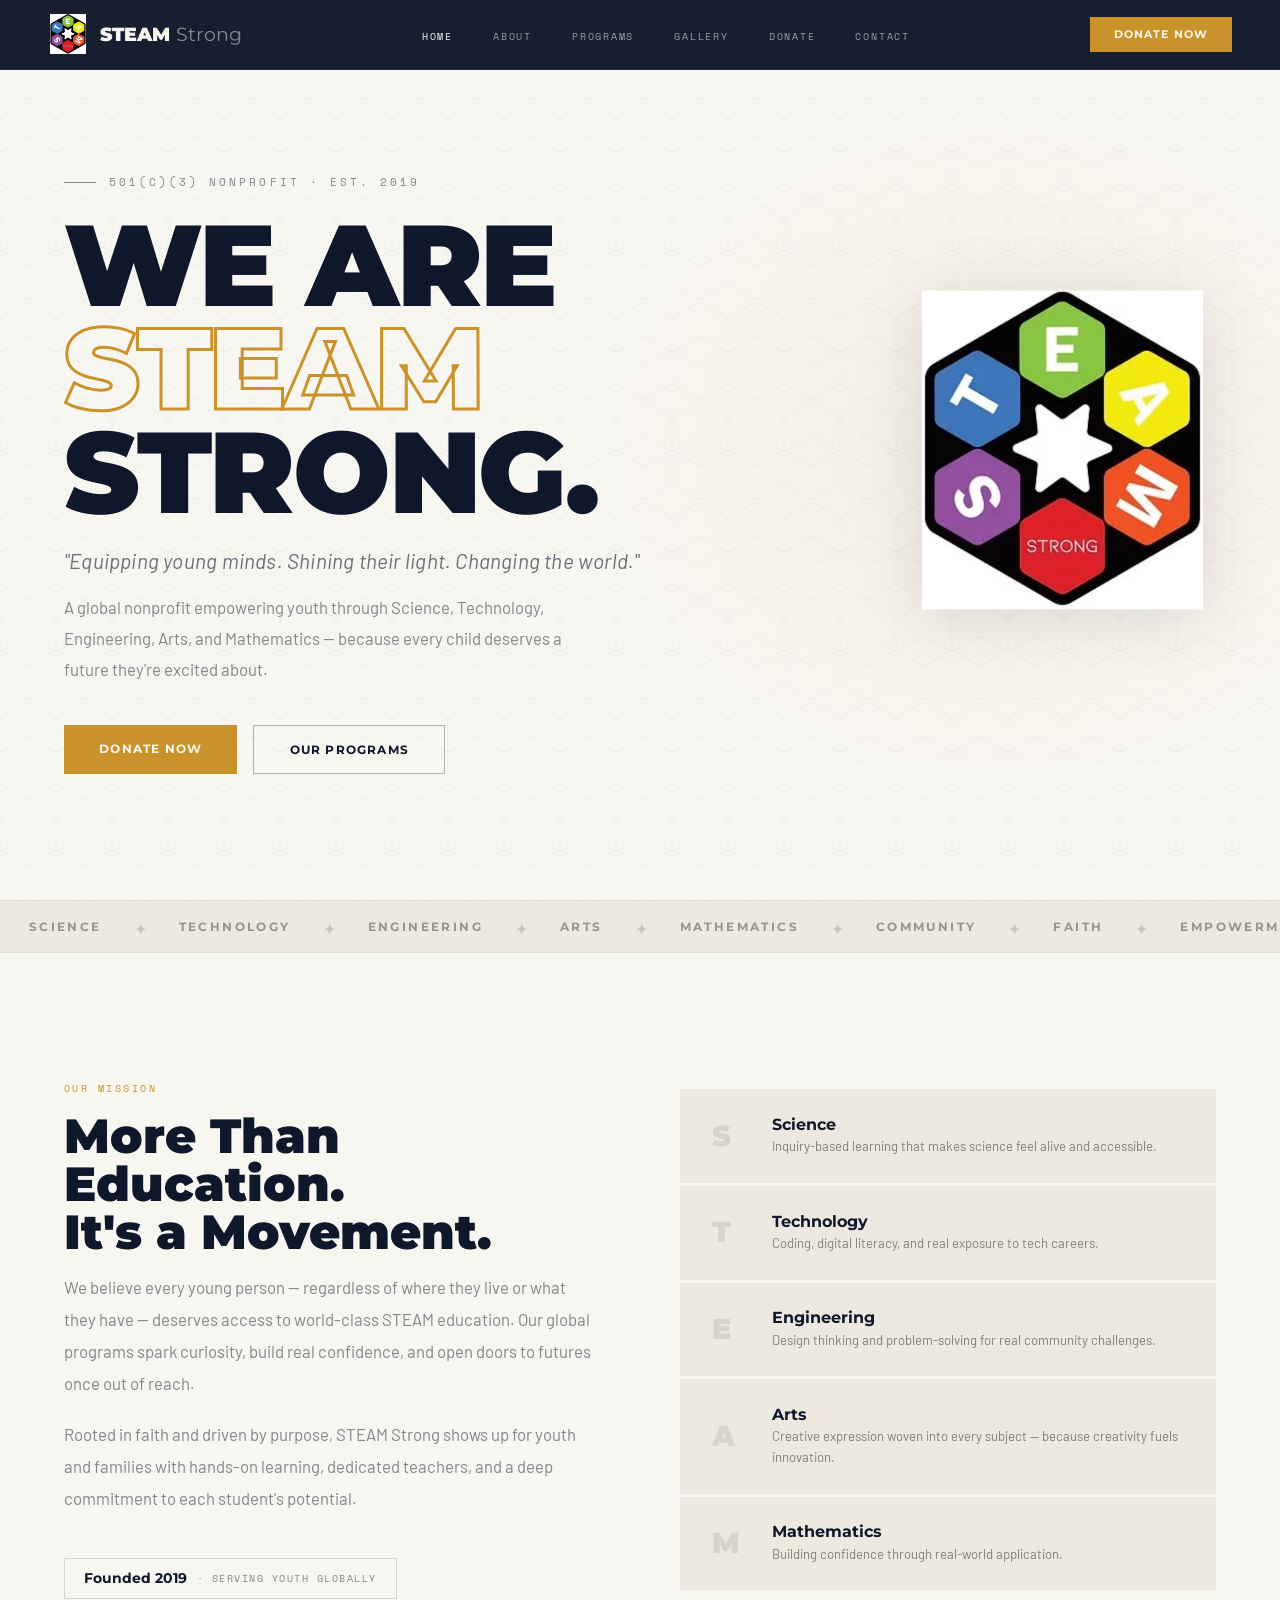
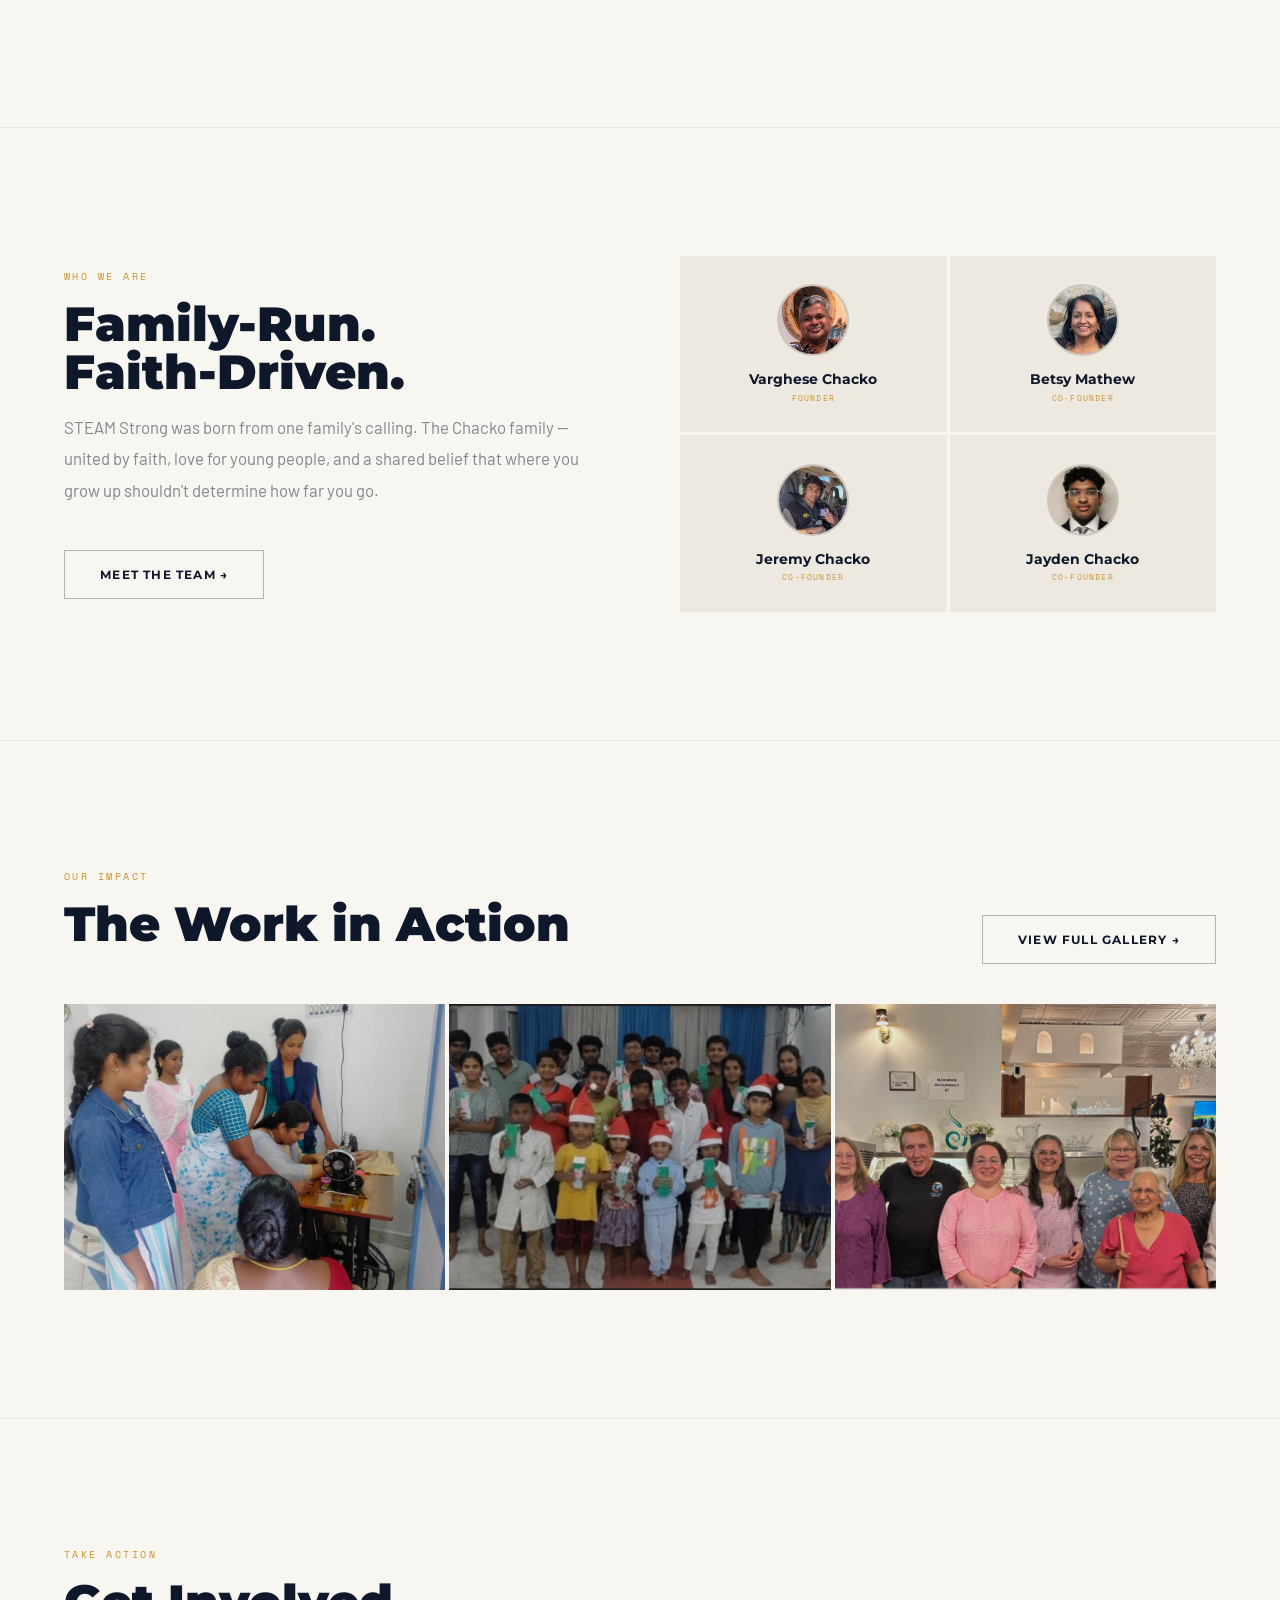
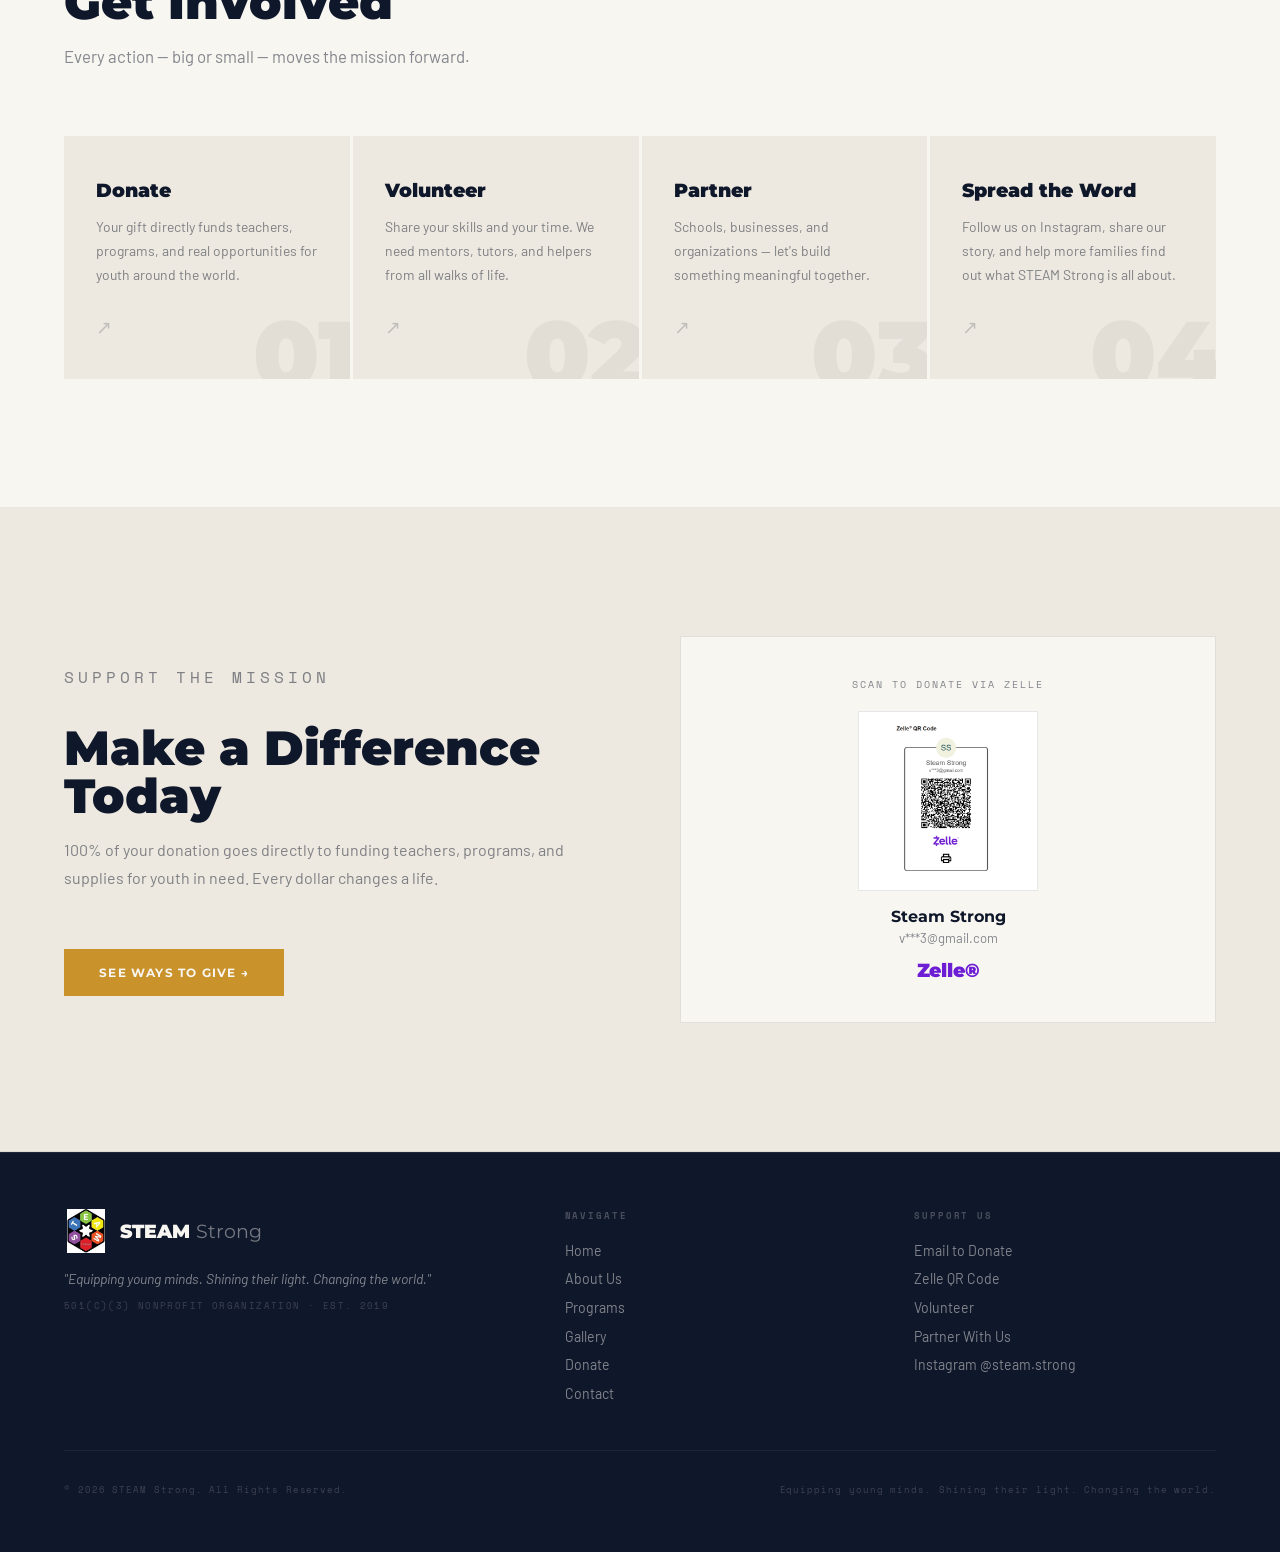
==== commit d8877702: "Warm gold theme, logo fix, Instagram, copy updates" ====
--- a/index.html
+++ b/index.html
@@ -105,7 +105,7 @@
     <div>
       <p class="section-label">Who We Are</p>
       <h2 class="section-title">Family-Run.<br>Faith-Driven.</h2>
-      <p class="mis-body">STEAM Strong was founded by the Chacko family — united by faith, purpose, and a calling to serve youth around the world.</p>
+      <p class="mis-body">STEAM Strong was born from one family's calling. The Chacko family — united by faith, love for young people, and a shared belief that where you grow up shouldn't determine how far you go.</p>
       <a href="about.html" class="btn-outline" style="margin-top:1.5rem;">Meet the Team →</a>
     </div>
     <div class="home-about-faces">
@@ -120,7 +120,7 @@
         <div class="home-face-role">Co-Founder</div>
       </div>
       <div class="home-face">
-        <div class="home-face-photo"><img src="assets/images/jeremy-chacko.jpg" alt="Jeremy Chacko"></div>
+        <div class="home-face-photo"><img src="assets/images/jeremy-chacko.png" alt="Jeremy Chacko"></div>
         <div class="home-face-name">Jeremy Chacko</div>
         <div class="home-face-role">Co-Founder</div>
       </div>
@@ -184,7 +184,7 @@
     <div class="inv-card">
       <div class="inv-bg-num">04</div>
       <div class="inv-title">Spread the Word</div>
-      <p class="inv-desc">Follow us, share our story, and help more families discover what STEAM Strong offers.</p>
+      <p class="inv-desc">Follow us on Instagram, share our story, and help more families find out what STEAM Strong is all about.</p>
       <span class="inv-arrow">↗</span>
     </div>
   </div>
@@ -239,6 +239,7 @@
       <li><a href="donate.html">Zelle QR Code</a></li>
       <li><a href="contact.html">Volunteer</a></li>
       <li><a href="contact.html">Partner With Us</a></li>
+      <li><a href="https://instagram.com/steam.strong" target="_blank">Instagram @steam.strong</a></li>
     </ul>
   </div>
   <div class="footer-bottom">
--- a/css/styles.css
+++ b/css/styles.css
@@ -2,46 +2,48 @@
 
 *,*::before,*::after{box-sizing:border-box;margin:0;padding:0;}
 :root{
-  --black:#080a0c;
-  --white:#f4f2ee;
-  --off-white:#e8e5df;
-  --gray:#1a1c1f;
-  --mid:#2a2d32;
-  --light-gray:#3a3d42;
-  --muted:rgba(244,242,238,0.5);
+  --black:#F8F6F1;          /* page background — warm cream */
+  --white:#0F172A;          /* primary text — deep navy */
+  --off-white:#1E2D4A;      /* secondary navy (hover states) */
+  --gray:#EEE9E0;           /* card / alt section background */
+  --mid:#E0D9CE;            /* card hover background */
+  --light-gray:#D5CCBF;     /* deep hover, board photo background */
+  --muted:rgba(15,23,42,0.5);  /* muted body text */
+  --gold:#C9922A;           /* accent — gold */
+  --gold-dark:#B8821F;      /* gold hover */
 }
 html{scroll-behavior:smooth;}
 body{background:var(--black);color:var(--white);font-family:'Barlow',sans-serif;overflow-x:hidden;}
 
-/* ── NAV ── */
+/* ── NAV — always dark navy ── */
 nav{
   position:fixed;top:0;left:0;right:0;z-index:200;
   display:flex;justify-content:space-between;align-items:center;
   padding:0.9rem 3rem;
-  background:rgba(8,10,12,0.95);
+  background:rgba(15,23,42,0.97);
   backdrop-filter:blur(16px);
   border-bottom:1px solid rgba(244,242,238,0.08);
 }
 .nav-logo-wrap{display:flex;align-items:center;gap:0.75rem;text-decoration:none;}
 .nav-logo-img{width:40px;height:40px;object-fit:contain;}
-.nav-logo-text{font-family:'Montserrat',sans-serif;font-weight:900;font-size:1.2rem;color:var(--white);}
-.nav-logo-text span{color:var(--muted);font-weight:400;}
+.nav-logo-text{font-family:'Montserrat',sans-serif;font-weight:900;font-size:1.2rem;color:#F8F6F1;}
+.nav-logo-text span{color:rgba(244,242,238,0.5);font-weight:400;}
 .nav-links{display:flex;gap:2.5rem;list-style:none;}
 .nav-links a{
   font-family:'Space Mono',monospace;font-size:0.62rem;
   letter-spacing:0.18em;text-transform:uppercase;
-  color:var(--muted);text-decoration:none;transition:color 0.2s;
-}
-.nav-links a:hover,.nav-links a.active{color:var(--white);}
+  color:rgba(244,242,238,0.6);text-decoration:none;transition:color 0.2s;
+}
+.nav-links a:hover,.nav-links a.active{color:#F8F6F1;}
 .nav-right{display:flex;align-items:center;gap:1rem;}
 .nav-donate{
   font-family:'Montserrat',sans-serif;font-weight:700;
   font-size:0.7rem;letter-spacing:0.1em;text-transform:uppercase;
-  background:var(--white);color:var(--black);
+  background:var(--gold);color:#F8F6F1;
   padding:0.65rem 1.5rem;border:none;cursor:pointer;text-decoration:none;
   transition:background 0.2s,transform 0.15s;display:inline-block;
 }
-.nav-donate:hover{background:var(--off-white);transform:translateY(-1px);}
+.nav-donate:hover{background:var(--gold-dark);transform:translateY(-1px);}
 
 /* hamburger button */
 .nav-hamburger{
@@ -51,7 +53,7 @@
 }
 .nav-hamburger span{
   display:block;width:22px;height:2px;
-  background:var(--white);
+  background:#F8F6F1;
   transition:transform 0.3s ease,opacity 0.3s ease;
 }
 .nav-hamburger.open span:nth-child(1){transform:translateY(7px) rotate(45deg);}
@@ -63,24 +65,24 @@
 .nav-donate-mobile{
   font-family:'Montserrat',sans-serif;font-weight:700;
   font-size:0.75rem;letter-spacing:0.1em;text-transform:uppercase;
-  background:var(--white);color:var(--black)!important;
-  padding:0.85rem 2rem;display:inline-block;
+  background:var(--gold);color:#F8F6F1!important;
+  padding:0.85rem 2rem;display:inline-block;text-decoration:none;
   margin-top:0.5rem;
 }
 
 /* ── HERO ── */
 .hero{
   min-height:100vh;display:flex;flex-direction:column;
-  justify-content:center;padding:8rem 3rem 5rem;
+  justify-content:center;padding:8rem 4rem 5rem;
   position:relative;overflow:hidden;
 }
 .hero-bg{
   position:absolute;inset:0;z-index:0;
-  background:radial-gradient(ellipse 50% 60% at 80% 50%, rgba(244,242,238,0.03) 0%, transparent 65%), var(--black);
+  background:radial-gradient(ellipse 50% 60% at 78% 50%, rgba(201,146,42,0.07) 0%, transparent 65%), var(--black);
 }
 .hero-hexbg{
-  position:absolute;inset:0;z-index:0;opacity:0.025;
-  background-image:url("data:image/svg+xml,%3Csvg xmlns='http://www.w3.org/2000/svg' width='56' height='100'%3E%3Cpath d='M28 66L0 50V18L28 2l28 16v32z' fill='none' stroke='white' stroke-width='1'/%3E%3Cpath d='M28 100L0 84V52L28 36l28 16v32z' fill='none' stroke='white' stroke-width='1'/%3E%3C/svg%3E");
+  position:absolute;inset:0;z-index:0;opacity:0.04;
+  background-image:url("data:image/svg+xml,%3Csvg xmlns='http://www.w3.org/2000/svg' width='56' height='100'%3E%3Cpath d='M28 66L0 50V18L28 2l28 16v32z' fill='none' stroke='%230F172A' stroke-width='1'/%3E%3Cpath d='M28 100L0 84V52L28 36l28 16v32z' fill='none' stroke='%230F172A' stroke-width='1'/%3E%3C/svg%3E");
   background-size:56px 100px;
 }
 .hero-content{position:relative;z-index:2;max-width:820px;}
@@ -99,17 +101,17 @@
   opacity:0;animation:fadeUp 0.7s 0.25s forwards;
 }
 .hero-h1 .line1{color:var(--white);display:block;}
-.hero-h1 .line2{display:block;-webkit-text-stroke:2px rgba(244,242,238,0.35);color:transparent;}
+.hero-h1 .line2{display:block;-webkit-text-stroke:3px var(--gold);color:transparent;}
 .hero-h1 .line3{display:block;color:var(--white);}
 .hero-tagline{
   font-family:'Barlow',sans-serif;font-style:italic;
-  font-size:1.3rem;color:rgba(244,242,238,0.6);
+  font-size:1.3rem;color:rgba(15,23,42,0.6);
   margin-bottom:1.2rem;letter-spacing:0.01em;
   opacity:0;animation:fadeUp 0.7s 0.35s forwards;
 }
 .hero-sub{
-  font-size:1.05rem;line-height:1.8;color:var(--muted);
-  max-width:500px;margin-bottom:2.5rem;
+  font-size:1.05rem;line-height:1.85;color:var(--muted);
+  max-width:520px;margin-bottom:2.5rem;
   opacity:0;animation:fadeUp 0.7s 0.4s forwards;
 }
 .hero-actions{
@@ -119,41 +121,42 @@
 .btn-primary{
   font-family:'Montserrat',sans-serif;font-weight:700;
   font-size:0.75rem;letter-spacing:0.1em;text-transform:uppercase;
-  background:var(--white);color:var(--black);
+  background:var(--gold);color:#F8F6F1;
   padding:1rem 2.2rem;border:none;cursor:pointer;
   text-decoration:none;display:inline-block;
   transition:background 0.2s,transform 0.15s;
 }
-.btn-primary:hover{background:var(--off-white);transform:translateY(-2px);}
+.btn-primary:hover{background:var(--gold-dark);transform:translateY(-2px);}
 .btn-outline{
   font-family:'Montserrat',sans-serif;font-weight:700;
   font-size:0.75rem;letter-spacing:0.1em;text-transform:uppercase;
   background:transparent;color:var(--white);
-  padding:1rem 2.2rem;border:1px solid rgba(244,242,238,0.25);
+  padding:1rem 2.2rem;border:1px solid rgba(15,23,42,0.3);
   cursor:pointer;text-decoration:none;display:inline-block;
-  transition:border-color 0.2s,transform 0.15s;
-}
-.btn-outline:hover{border-color:var(--white);transform:translateY(-2px);}
+  transition:border-color 0.2s,color 0.2s,transform 0.15s;
+}
+.btn-outline:hover{border-color:var(--gold);color:var(--gold);transform:translateY(-2px);}
 .hero-logo-float{
   position:absolute;right:6%;top:50%;transform:translateY(-50%);
-  width:clamp(180px,24vw,340px);opacity:0.07;
+  width:clamp(200px,22vw,340px);opacity:1;
   pointer-events:none;z-index:1;
   animation:floatLogo 7s ease-in-out infinite;
+  filter:drop-shadow(0 8px 32px rgba(15,23,42,0.12));
 }
 @keyframes floatLogo{0%,100%{transform:translateY(-50%) rotate(-1deg);}50%{transform:translateY(-53%) rotate(1deg);}}
 
 /* ── PAGE HERO (inner pages) ── */
 .page-hero{
-  padding:9rem 3rem 5rem;
-  border-bottom:1px solid rgba(244,242,238,0.06);
+  padding:10rem 4rem 6rem;
+  border-bottom:1px solid rgba(15,23,42,0.07);
   position:relative;overflow:hidden;
-  background:radial-gradient(ellipse 60% 70% at 70% 40%, rgba(244,242,238,0.025) 0%, transparent 65%);
+  background:radial-gradient(ellipse 60% 70% at 70% 40%, rgba(201,146,42,0.06) 0%, transparent 65%);
 }
 .page-hero-inner{position:relative;z-index:2;max-width:820px;}
 .page-hero-eyebrow{
   font-family:'Space Mono',monospace;font-size:0.62rem;
   letter-spacing:0.28em;text-transform:uppercase;
-  color:var(--muted);margin-bottom:1rem;
+  color:var(--muted);margin-bottom:1.2rem;
   display:flex;align-items:center;gap:0.8rem;
 }
 .page-hero-eyebrow::before{content:'';width:32px;height:1px;background:var(--muted);}
@@ -161,94 +164,94 @@
   font-family:'Montserrat',sans-serif;font-weight:900;
   font-size:clamp(2.5rem,6vw,5rem);
   line-height:0.95;letter-spacing:-0.02em;
-  margin-bottom:1.2rem;color:var(--white);
+  margin-bottom:1.4rem;color:var(--white);
 }
 .page-hero p{
-  font-size:1.1rem;line-height:1.75;
-  color:var(--muted);max-width:560px;
+  font-size:1.1rem;line-height:1.8;
+  color:var(--muted);max-width:580px;
 }
 
 /* ── TICKER ── */
 .ticker{
   background:var(--gray);padding:0.85rem 0;
   overflow:hidden;white-space:nowrap;
-  border-top:1px solid rgba(244,242,238,0.06);
-  border-bottom:1px solid rgba(244,242,238,0.06);
+  border-top:1px solid rgba(15,23,42,0.06);
+  border-bottom:1px solid rgba(15,23,42,0.06);
 }
 .ticker-track{display:inline-flex;animation:ticker 28s linear infinite;}
 .tick{
   font-family:'Montserrat',sans-serif;font-weight:700;
   font-size:0.75rem;letter-spacing:0.2em;text-transform:uppercase;
-  padding:0 1.8rem;color:rgba(244,242,238,0.45);
-}
-.tick-dot{color:rgba(244,242,238,0.15);padding:0 0.2rem;}
+  padding:0 1.8rem;color:rgba(15,23,42,0.4);
+}
+.tick-dot{color:rgba(15,23,42,0.18);padding:0 0.2rem;}
 
 /* ── SHARED SECTION LABELS ── */
 .section-label{
   font-family:'Space Mono',monospace;font-size:0.62rem;
-  letter-spacing:0.25em;text-transform:uppercase;color:var(--muted);margin-bottom:0.8rem;
+  letter-spacing:0.25em;text-transform:uppercase;color:var(--gold);margin-bottom:1rem;
 }
 .section-title{
   font-family:'Montserrat',sans-serif;font-weight:900;
-  font-size:clamp(2rem,4vw,3rem);line-height:1.0;margin-bottom:0.8rem;color:var(--white);
-}
-.section-sub{font-size:1rem;color:var(--muted);max-width:520px;line-height:1.65;}
+  font-size:clamp(2rem,4vw,3rem);line-height:1.0;margin-bottom:1rem;color:var(--white);
+}
+.section-sub{font-size:1.05rem;color:var(--muted);max-width:560px;line-height:1.75;}
 
 /* ── MISSION ── */
 .mission{
-  padding:7rem 3rem;
+  padding:8rem 4rem;
   display:grid;grid-template-columns:1fr 1fr;gap:5rem;
-  align-items:center;border-bottom:1px solid rgba(244,242,238,0.06);
-}
-.mis-body{font-size:1.05rem;line-height:1.8;color:var(--muted);margin-bottom:1rem;}
+  align-items:center;border-bottom:1px solid rgba(15,23,42,0.07);
+}
+.mis-body{font-size:1.05rem;line-height:1.9;color:var(--muted);margin-bottom:1.2rem;}
 .founded-badge{
   display:inline-flex;align-items:center;gap:0.6rem;
-  border:1px solid rgba(244,242,238,0.15);padding:0.6rem 1.2rem;margin-top:1.5rem;
+  border:1px solid rgba(15,23,42,0.15);padding:0.65rem 1.2rem;margin-top:1.5rem;
 }
 .founded-badge span{font-family:'Space Mono',monospace;font-size:0.62rem;letter-spacing:0.15em;text-transform:uppercase;color:var(--muted);}
 .founded-badge strong{font-family:'Montserrat',sans-serif;font-weight:700;font-size:0.9rem;color:var(--white);}
-.pillars-list{display:flex;flex-direction:column;gap:2px;}
+.pillars-list{display:flex;flex-direction:column;gap:3px;}
 .pillar-row{
   display:flex;align-items:center;gap:1.5rem;
-  background:var(--gray);padding:1.4rem 1.8rem;transition:background 0.2s;cursor:default;
+  background:var(--gray);padding:1.6rem 2rem;transition:background 0.2s;cursor:default;
 }
 .pillar-row:hover{background:var(--mid);}
 .pillar-letter{
   font-family:'Montserrat',sans-serif;font-weight:900;
-  font-size:1.8rem;color:rgba(244,242,238,0.12);width:36px;flex-shrink:0;line-height:1;
+  font-size:1.8rem;color:rgba(15,23,42,0.1);width:36px;flex-shrink:0;line-height:1;
   transition:color 0.2s;
 }
-.pillar-row:hover .pillar-letter{color:rgba(244,242,238,0.35);}
+.pillar-row:hover .pillar-letter{color:var(--gold);}
 .pillar-name{font-family:'Montserrat',sans-serif;font-weight:700;font-size:1rem;margin-bottom:0.15rem;}
-.pillar-desc{font-size:0.8rem;color:var(--muted);}
+.pillar-desc{font-size:0.82rem;color:var(--muted);line-height:1.6;}
 
 /* ── ABOUT ── */
-.about{padding:7rem 3rem;border-bottom:1px solid rgba(244,242,238,0.06);}
-.about-header{margin-bottom:3rem;}
+.about{padding:8rem 4rem;border-bottom:1px solid rgba(15,23,42,0.07);}
+.about-header{margin-bottom:3.5rem;}
 
 /* founders */
-.founders-grid{display:grid;grid-template-columns:repeat(4,1fr);gap:2px;margin-bottom:2px;}
+.founders-grid{display:grid;grid-template-columns:repeat(4,1fr);gap:3px;margin-bottom:3px;}
 .person-card{
-  background:var(--gray);padding:2rem 1.5rem;
+  background:var(--gray);padding:2.2rem 1.5rem;
   display:flex;flex-direction:column;align-items:center;text-align:center;
-  border-top:2px solid rgba(244,242,238,0.06);
+  border-top:2px solid rgba(15,23,42,0.05);
   transition:background 0.25s,border-color 0.25s,transform 0.25s;
   cursor:default;
 }
-.person-card:hover{background:var(--mid);border-color:rgba(244,242,238,0.25);transform:translateY(-4px);}
+.person-card:hover{background:var(--mid);border-color:var(--gold);transform:translateY(-4px);}
 .person-photo{
   width:90px;height:90px;border-radius:50%;
-  background:var(--mid);border:2px solid rgba(244,242,238,0.1);
+  background:var(--mid);border:2px solid rgba(15,23,42,0.1);
   margin-bottom:1.1rem;overflow:hidden;
   display:flex;align-items:center;justify-content:center;
   font-size:2rem;transition:border-color 0.25s;
 }
-.person-card:hover .person-photo{border-color:rgba(244,242,238,0.35);}
+.person-card:hover .person-photo{border-color:var(--gold);}
 .person-photo img{width:100%;height:100%;object-fit:cover;}
 .person-role{
   font-family:'Space Mono',monospace;font-size:0.55rem;
   letter-spacing:0.18em;text-transform:uppercase;
-  color:var(--muted);margin-bottom:0.4rem;
+  color:var(--gold);margin-bottom:0.4rem;
 }
 .person-name{font-family:'Montserrat',sans-serif;font-weight:700;font-size:1rem;}
 
@@ -256,11 +259,11 @@
 .board-label{
   font-family:'Space Mono',monospace;font-size:0.62rem;
   letter-spacing:0.22em;text-transform:uppercase;color:var(--muted);
-  padding:2rem 0 1rem;
-}
-.board-grid{display:grid;grid-template-columns:repeat(4,1fr);gap:2px;}
+  padding:2.5rem 0 1.2rem;
+}
+.board-grid{display:grid;grid-template-columns:repeat(4,1fr);gap:3px;}
 .board-card{
-  background:var(--gray);padding:1.8rem 1.5rem;
+  background:var(--gray);padding:2rem 1.5rem;
   display:flex;flex-direction:column;align-items:center;text-align:center;
   transition:background 0.2s,transform 0.2s;cursor:default;
 }
@@ -269,98 +272,98 @@
   width:70px;height:70px;border-radius:50%;
   background:var(--light-gray);margin-bottom:0.85rem;
   display:flex;align-items:center;justify-content:center;font-size:1.4rem;
-  border:2px solid rgba(244,242,238,0.07);overflow:hidden;transition:border-color 0.2s;
-}
-.board-card:hover .board-photo{border-color:rgba(244,242,238,0.25);}
+  border:2px solid rgba(15,23,42,0.07);overflow:hidden;transition:border-color 0.2s;
+}
+.board-card:hover .board-photo{border-color:var(--gold);}
 .board-photo img{width:100%;height:100%;object-fit:cover;}
 .board-name{font-family:'Montserrat',sans-serif;font-weight:700;font-size:0.92rem;margin-bottom:0.25rem;}
 .board-title{font-family:'Space Mono',monospace;font-size:0.52rem;letter-spacing:0.12em;text-transform:uppercase;color:var(--muted);}
 
 /* values */
-.values-row{display:grid;grid-template-columns:repeat(3,1fr);gap:2px;margin-top:2px;}
+.values-row{display:grid;grid-template-columns:repeat(3,1fr);gap:3px;margin-top:3px;}
 .value-card{
-  background:var(--gray);padding:2rem 1.8rem;
+  background:var(--gray);padding:2.2rem 2rem;
   display:flex;gap:1.2rem;align-items:flex-start;transition:background 0.25s;
 }
 .value-card:hover{background:var(--mid);}
 .value-icon-wrap{
   width:40px;height:40px;border-radius:4px;flex-shrink:0;
   display:flex;align-items:center;justify-content:center;font-size:1.1rem;
-  background:rgba(244,242,238,0.07);border:1px solid rgba(244,242,238,0.1);
-}
-.value-text h4{font-family:'Montserrat',sans-serif;font-weight:700;font-size:0.95rem;margin-bottom:0.3rem;}
-.value-text p{font-size:0.82rem;line-height:1.55;color:var(--muted);}
+  background:rgba(201,146,42,0.08);border:1px solid rgba(201,146,42,0.2);
+}
+.value-text h4{font-family:'Montserrat',sans-serif;font-weight:700;font-size:0.95rem;margin-bottom:0.4rem;}
+.value-text p{font-size:0.85rem;line-height:1.65;color:var(--muted);}
 
 /* ── PROGRAMS ── */
-.programs-section{padding:7rem 3rem;border-bottom:1px solid rgba(244,242,238,0.06);}
-.programs-header{margin-bottom:3.5rem;}
-.programs-grid{display:grid;grid-template-columns:1fr 1fr;gap:2px;}
+.programs-section{padding:8rem 4rem;border-bottom:1px solid rgba(15,23,42,0.07);}
+.programs-header{margin-bottom:4rem;}
+.programs-grid{display:grid;grid-template-columns:1fr 1fr;gap:3px;}
 .program-card{
-  background:var(--gray);padding:2.5rem 2rem;
-  border-top:2px solid rgba(244,242,238,0.04);
+  background:var(--gray);padding:3rem 2.5rem;
+  border-top:2px solid rgba(15,23,42,0.04);
   transition:background 0.25s,border-color 0.25s;
 }
-.program-card:hover{background:var(--mid);border-color:rgba(244,242,238,0.2);}
+.program-card:hover{background:var(--mid);border-color:var(--gold);}
 .program-letter{
   font-family:'Montserrat',sans-serif;font-weight:900;
-  font-size:3.5rem;color:rgba(244,242,238,0.07);
+  font-size:3.5rem;color:rgba(15,23,42,0.07);
   line-height:1;margin-bottom:0.75rem;
   transition:color 0.2s;
 }
-.program-card:hover .program-letter{color:rgba(244,242,238,0.15);}
-.program-name{font-family:'Montserrat',sans-serif;font-weight:900;font-size:1.3rem;margin-bottom:0.75rem;}
-.program-desc{font-size:0.95rem;line-height:1.75;color:var(--muted);}
-
-.approach-section{padding:7rem 3rem;border-bottom:1px solid rgba(244,242,238,0.06);}
-.approach-header{margin-bottom:3rem;}
-.approach-grid{display:grid;grid-template-columns:repeat(3,1fr);gap:2px;}
+.program-card:hover .program-letter{color:var(--gold);}
+.program-name{font-family:'Montserrat',sans-serif;font-weight:900;font-size:1.3rem;margin-bottom:0.85rem;}
+.program-desc{font-size:0.95rem;line-height:1.8;color:var(--muted);}
+
+.approach-section{padding:8rem 4rem;border-bottom:1px solid rgba(15,23,42,0.07);}
+.approach-header{margin-bottom:3.5rem;}
+.approach-grid{display:grid;grid-template-columns:repeat(3,1fr);gap:3px;}
 .approach-card{
-  background:var(--gray);padding:2rem 1.8rem;
+  background:var(--gray);padding:2.2rem 2rem;
   transition:background 0.25s;
 }
 .approach-card:hover{background:var(--mid);}
 .approach-num{
   font-family:'Space Mono',monospace;font-size:0.6rem;
-  letter-spacing:0.2em;color:rgba(244,242,238,0.2);
+  letter-spacing:0.2em;color:var(--gold);
   margin-bottom:1.2rem;
 }
-.approach-card h4{font-family:'Montserrat',sans-serif;font-weight:700;font-size:1rem;margin-bottom:0.5rem;}
-.approach-card p{font-size:0.85rem;line-height:1.6;color:var(--muted);}
+.approach-card h4{font-family:'Montserrat',sans-serif;font-weight:700;font-size:1rem;margin-bottom:0.6rem;}
+.approach-card p{font-size:0.88rem;line-height:1.7;color:var(--muted);}
 
 /* ── GET INVOLVED ── */
-.involve{padding:7rem 3rem;border-bottom:1px solid rgba(244,242,238,0.06);}
-.involve-header{margin-bottom:3.5rem;}
-.involve-grid{display:grid;grid-template-columns:repeat(4,1fr);gap:2px;}
+.involve{padding:8rem 4rem;border-bottom:1px solid rgba(15,23,42,0.07);}
+.involve-header{margin-bottom:4rem;}
+.involve-grid{display:grid;grid-template-columns:repeat(4,1fr);gap:3px;}
 .inv-card{
   background:var(--gray);padding:2.5rem 2rem;
   position:relative;overflow:hidden;cursor:pointer;
-  border-top:2px solid rgba(244,242,238,0.0);
+  border-top:2px solid transparent;
   transition:background 0.25s,border-color 0.25s,transform 0.2s;
   text-decoration:none;color:inherit;display:block;
 }
-.inv-card:hover{background:var(--mid);border-color:rgba(244,242,238,0.3);transform:translateY(-3px);}
+.inv-card:hover{background:var(--mid);border-color:var(--gold);transform:translateY(-3px);}
 .inv-bg-num{
   position:absolute;right:-0.5rem;bottom:-1.5rem;
   font-family:'Montserrat',sans-serif;font-weight:900;
-  font-size:6rem;color:rgba(244,242,238,0.04);line-height:1;pointer-events:none;
-}
-.inv-title{font-family:'Montserrat',sans-serif;font-weight:900;font-size:1.2rem;margin-bottom:0.75rem;}
-.inv-desc{font-size:0.85rem;line-height:1.6;color:var(--muted);}
-.inv-arrow{margin-top:1.5rem;font-size:1.2rem;color:rgba(244,242,238,0.25);display:block;transition:transform 0.25s,color 0.2s;}
-.inv-card:hover .inv-arrow{transform:translate(4px,-4px);color:var(--white);}
+  font-size:6rem;color:rgba(15,23,42,0.05);line-height:1;pointer-events:none;
+}
+.inv-title{font-family:'Montserrat',sans-serif;font-weight:900;font-size:1.2rem;margin-bottom:0.85rem;}
+.inv-desc{font-size:0.87rem;line-height:1.7;color:var(--muted);}
+.inv-arrow{margin-top:1.8rem;font-size:1.2rem;color:rgba(15,23,42,0.2);display:block;transition:transform 0.25s,color 0.2s;}
+.inv-card:hover .inv-arrow{transform:translate(4px,-4px);color:var(--gold);}
 
 /* ── DONATE SECTION ── */
 .donate-section{
-  padding:7rem 3rem;
+  padding:8rem 4rem;
   background:var(--gray);
-  border-bottom:1px solid rgba(244,242,238,0.06);
+  border-bottom:1px solid rgba(15,23,42,0.07);
 }
 .donate-inner{
   display:grid;grid-template-columns:1fr 1fr;gap:5rem;align-items:center;
 }
 .donate-left .section-title{margin-bottom:1rem;}
-.donate-left p{font-size:1rem;line-height:1.75;color:var(--muted);margin-bottom:2rem;}
-.donate-methods{display:flex;flex-direction:column;gap:2px;}
+.donate-left p{font-size:1rem;line-height:1.8;color:var(--muted);margin-bottom:2rem;}
+.donate-methods{display:flex;flex-direction:column;gap:3px;}
 .donate-method{
   background:var(--black);padding:1.5rem 1.8rem;
   display:flex;align-items:center;gap:1.5rem;
@@ -368,30 +371,30 @@
 }
 .donate-method:hover{background:var(--mid);}
 .donate-method-icon{
-  width:44px;height:44px;background:var(--mid);border:1px solid rgba(244,242,238,0.1);
+  width:44px;height:44px;background:var(--mid);border:1px solid rgba(15,23,42,0.1);
   display:flex;align-items:center;justify-content:center;font-size:1.1rem;flex-shrink:0;
 }
 .donate-method-text strong{
   display:block;font-family:'Montserrat',sans-serif;font-weight:700;font-size:0.95rem;margin-bottom:0.2rem;
 }
 .donate-method-text span{font-size:0.82rem;color:var(--muted);}
-.donate-method-text a{font-size:0.82rem;color:rgba(244,242,238,0.6);text-decoration:none;transition:color 0.2s;}
-.donate-method-text a:hover{color:var(--white);}
+.donate-method-text a{font-size:0.82rem;color:var(--gold);text-decoration:none;transition:color 0.2s;}
+.donate-method-text a:hover{color:var(--gold-dark);}
 .donate-btn{
   display:inline-block;margin-top:1.5rem;
   font-family:'Montserrat',sans-serif;font-weight:700;
   font-size:0.75rem;letter-spacing:0.1em;text-transform:uppercase;
-  background:var(--white);color:var(--black);
+  background:var(--gold);color:#F8F6F1;
   padding:1rem 2.2rem;border:none;cursor:pointer;text-decoration:none;
   transition:background 0.2s,transform 0.15s;
 }
-.donate-btn:hover{background:var(--off-white);transform:translateY(-2px);}
+.donate-btn:hover{background:var(--gold-dark);transform:translateY(-2px);}
 
 /* Zelle QR */
 .zelle-qr-wrap{
   display:flex;flex-direction:column;align-items:center;
   background:var(--black);padding:2.5rem;
-  border:1px solid rgba(244,242,238,0.08);
+  border:1px solid rgba(15,23,42,0.1);
 }
 .zelle-qr-label{
   font-family:'Space Mono',monospace;font-size:0.62rem;
@@ -399,7 +402,7 @@
 }
 .zelle-qr-img{
   width:180px;height:180px;object-fit:contain;
-  border:1px solid rgba(244,242,238,0.08);background:white;padding:8px;
+  border:1px solid rgba(15,23,42,0.1);background:white;padding:8px;
 }
 .zelle-name{font-family:'Montserrat',sans-serif;font-weight:700;font-size:1rem;margin-top:1rem;}
 .zelle-email{font-size:0.82rem;color:var(--muted);margin-top:0.25rem;}
@@ -410,34 +413,34 @@
 
 /* ── HOME ABOUT TEASER ── */
 .home-about{
-  padding:7rem 3rem;
-  border-bottom:1px solid rgba(244,242,238,0.06);
+  padding:8rem 4rem;
+  border-bottom:1px solid rgba(15,23,42,0.07);
 }
 .home-about-inner{display:grid;grid-template-columns:1fr 1fr;gap:5rem;align-items:center;}
-.home-about-faces{display:grid;grid-template-columns:1fr 1fr;gap:2px;}
+.home-about-faces{display:grid;grid-template-columns:1fr 1fr;gap:3px;}
 .home-face{
-  background:var(--gray);padding:1.5rem 1rem;
+  background:var(--gray);padding:1.8rem 1rem;
   display:flex;flex-direction:column;align-items:center;text-align:center;
   transition:background 0.2s;
 }
 .home-face:hover{background:var(--mid);}
 .home-face-photo{
   width:72px;height:72px;border-radius:50%;
-  background:var(--mid);border:2px solid rgba(244,242,238,0.1);
-  margin-bottom:0.8rem;overflow:hidden;
+  background:var(--mid);border:2px solid rgba(15,23,42,0.1);
+  margin-bottom:0.9rem;overflow:hidden;
   display:flex;align-items:center;justify-content:center;font-size:1.6rem;
 }
 .home-face-photo img{width:100%;height:100%;object-fit:cover;}
 .home-face-name{font-family:'Montserrat',sans-serif;font-weight:700;font-size:0.85rem;}
-.home-face-role{font-family:'Space Mono',monospace;font-size:0.5rem;letter-spacing:0.15em;text-transform:uppercase;color:var(--muted);margin-top:0.25rem;}
+.home-face-role{font-family:'Space Mono',monospace;font-size:0.5rem;letter-spacing:0.15em;text-transform:uppercase;color:var(--gold);margin-top:0.3rem;}
 
 /* ── HOME GALLERY TEASER ── */
 .home-gallery{
-  padding:7rem 3rem;
-  border-bottom:1px solid rgba(244,242,238,0.06);
-}
-.home-gallery-header{display:flex;justify-content:space-between;align-items:flex-end;margin-bottom:2rem;}
-.home-gallery-grid{display:grid;grid-template-columns:repeat(3,1fr);gap:3px;}
+  padding:8rem 4rem;
+  border-bottom:1px solid rgba(15,23,42,0.07);
+}
+.home-gallery-header{display:flex;justify-content:space-between;align-items:flex-end;margin-bottom:2.5rem;}
+.home-gallery-grid{display:grid;grid-template-columns:repeat(3,1fr);gap:4px;}
 .home-gallery-item{
   overflow:hidden;position:relative;cursor:pointer;
   background:var(--gray);aspect-ratio:4/3;
@@ -446,18 +449,18 @@
   width:100%;height:100%;object-fit:cover;
   display:block;
   transition:transform 0.5s ease,filter 0.4s ease;
-  filter:brightness(0.85);
+  filter:brightness(0.9);
 }
 .home-gallery-item:hover img{transform:scale(1.05);filter:brightness(1);}
 
 /* ── IMPACT GALLERY (full) ── */
-.impact{padding:7rem 3rem;border-bottom:1px solid rgba(244,242,238,0.06);}
-.impact-header{margin-bottom:3rem;}
+.impact{padding:8rem 4rem;border-bottom:1px solid rgba(15,23,42,0.07);}
+.impact-header{margin-bottom:3.5rem;}
 .gallery-grid{
   display:grid;
   grid-template-columns:repeat(3,1fr);
   grid-template-rows:auto auto;
-  gap:3px;
+  gap:4px;
 }
 .gallery-item{
   overflow:hidden;position:relative;cursor:pointer;
@@ -469,7 +472,7 @@
   width:100%;height:100%;object-fit:cover;
   display:block;
   transition:transform 0.5s ease,filter 0.4s ease;
-  filter:brightness(0.85);
+  filter:brightness(0.9);
   min-height:260px;
 }
 .gallery-item.tall img{min-height:100%;}
@@ -477,10 +480,10 @@
 .gallery-caption{
   position:absolute;bottom:0;left:0;right:0;
   padding:1.2rem 1.5rem;
-  background:linear-gradient(transparent, rgba(8,10,12,0.85));
+  background:linear-gradient(transparent, rgba(15,23,42,0.85));
   font-family:'Space Mono',monospace;font-size:0.58rem;
   letter-spacing:0.15em;text-transform:uppercase;
-  color:rgba(244,242,238,0.7);
+  color:rgba(244,242,238,0.85);
   transform:translateY(8px);opacity:0;
   transition:transform 0.3s,opacity 0.3s;
 }
@@ -489,7 +492,7 @@
 /* lightbox */
 .lightbox{
   position:fixed;inset:0;z-index:999;
-  background:rgba(8,10,12,0.95);
+  background:rgba(15,23,42,0.96);
   display:flex;align-items:center;justify-content:center;
   opacity:0;pointer-events:none;transition:opacity 0.3s;
 }
@@ -497,66 +500,67 @@
 .lightbox img{max-width:90vw;max-height:88vh;object-fit:contain;}
 .lightbox-close{
   position:absolute;top:1.5rem;right:2rem;
-  font-size:2rem;color:var(--muted);cursor:pointer;
+  font-size:2rem;color:rgba(244,242,238,0.6);cursor:pointer;
   transition:color 0.2s;background:none;border:none;
 }
-.lightbox-close:hover{color:var(--white);}
+.lightbox-close:hover{color:#F8F6F1;}
 
 /* ── CONTACT ── */
-.contact{padding:7rem 3rem;border-bottom:1px solid rgba(244,242,238,0.06);}
+.contact{padding:8rem 4rem;border-bottom:1px solid rgba(15,23,42,0.07);}
 .contact-inner{display:grid;grid-template-columns:1fr 1.5fr;gap:5rem;align-items:start;}
-.contact-left p{font-size:1rem;line-height:1.75;color:var(--muted);margin:1rem 0 2rem;}
-.contact-detail{display:flex;align-items:center;gap:1rem;margin-bottom:1.2rem;}
+.contact-left p{font-size:1rem;line-height:1.8;color:var(--muted);margin:1rem 0 2rem;}
+.contact-detail{display:flex;align-items:center;gap:1rem;margin-bottom:1.4rem;}
 .contact-icon{
   width:40px;height:40px;display:flex;align-items:center;
   justify-content:center;font-size:0.9rem;flex-shrink:0;
-  background:var(--gray);border:1px solid rgba(244,242,238,0.1);
+  background:var(--gray);border:1px solid rgba(15,23,42,0.1);
 }
 .contact-detail-text strong{
   display:block;font-family:'Space Mono',monospace;font-size:0.55rem;
   letter-spacing:0.15em;text-transform:uppercase;color:var(--muted);margin-bottom:0.15rem;
 }
 .contact-detail-text span,.contact-detail-text a{
-  font-size:0.9rem;color:rgba(244,242,238,0.75);text-decoration:none;transition:color 0.2s;
-}
-.contact-detail-text a:hover{color:var(--white);}
-.contact-form{display:flex;flex-direction:column;gap:1rem;}
+  font-size:0.9rem;color:rgba(15,23,42,0.7);text-decoration:none;transition:color 0.2s;
+}
+.contact-detail-text a:hover{color:var(--gold);}
+.contact-form{display:flex;flex-direction:column;gap:1.1rem;}
 .form-row{display:grid;grid-template-columns:1fr 1fr;gap:1rem;}
-.form-group{display:flex;flex-direction:column;gap:0.35rem;}
+.form-group{display:flex;flex-direction:column;gap:0.4rem;}
 .form-label{font-family:'Space Mono',monospace;font-size:0.55rem;letter-spacing:0.18em;text-transform:uppercase;color:var(--muted);}
 .form-input,.form-select,.form-textarea{
-  background:var(--gray);border:1px solid rgba(244,242,238,0.08);
-  color:var(--white);padding:0.85rem 1rem;
+  background:var(--gray);border:1px solid rgba(15,23,42,0.12);
+  color:var(--white);padding:0.9rem 1rem;
   font-family:'Barlow',sans-serif;font-size:0.95rem;
   outline:none;transition:border-color 0.2s;
 }
-.form-input:focus,.form-select:focus,.form-textarea:focus{border-color:rgba(244,242,238,0.4);}
+.form-input:focus,.form-select:focus,.form-textarea:focus{border-color:var(--gold);}
 .form-select option{background:var(--gray);}
-.form-textarea{resize:vertical;min-height:110px;}
+.form-textarea{resize:vertical;min-height:120px;}
 .form-submit{
   font-family:'Montserrat',sans-serif;font-weight:700;
   font-size:0.75rem;letter-spacing:0.1em;text-transform:uppercase;
-  background:var(--white);color:var(--black);
+  background:var(--gold);color:#F8F6F1;
   padding:1.1rem 2.2rem;border:none;cursor:pointer;
   align-self:flex-start;transition:background 0.2s,transform 0.15s;
 }
-.form-submit:hover{background:var(--off-white);transform:translateY(-2px);}
-
-/* ── FOOTER ── */
+.form-submit:hover{background:var(--gold-dark);transform:translateY(-2px);}
+
+/* ── FOOTER — dark navy to bookend the page ── */
 footer{
-  padding:3rem;display:grid;grid-template-columns:1.5fr 1fr 1fr;
+  background:#0F172A;
+  padding:3.5rem 4rem;display:grid;grid-template-columns:1.5fr 1fr 1fr;
   gap:3rem;align-items:start;border-top:1px solid rgba(244,242,238,0.08);
 }
-.footer-logo-wrap{display:flex;align-items:center;gap:0.75rem;margin-bottom:0.8rem;text-decoration:none;}
+.footer-logo-wrap{display:flex;align-items:center;gap:0.75rem;margin-bottom:0.9rem;text-decoration:none;}
 .footer-logo-img{width:44px;height:44px;object-fit:contain;}
-.footer-logo-text{font-family:'Montserrat',sans-serif;font-weight:900;font-size:1.2rem;color:var(--white);}
-.footer-logo-text span{color:var(--muted);font-weight:400;}
-.footer-tagline{font-size:0.85rem;color:var(--muted);line-height:1.55;margin-bottom:0.5rem;font-style:italic;}
-.footer-501{font-family:'Space Mono',monospace;font-size:0.58rem;letter-spacing:0.15em;text-transform:uppercase;color:rgba(244,242,238,0.25);}
-.footer-col h4{font-family:'Space Mono',monospace;font-size:0.58rem;letter-spacing:0.2em;text-transform:uppercase;color:rgba(244,242,238,0.25);margin-bottom:1rem;}
-.footer-col ul{list-style:none;display:flex;flex-direction:column;gap:0.55rem;}
-.footer-col a{font-size:0.88rem;color:var(--muted);text-decoration:none;transition:color 0.2s;}
-.footer-col a:hover{color:var(--white);}
+.footer-logo-text{font-family:'Montserrat',sans-serif;font-weight:900;font-size:1.2rem;color:#F8F6F1;}
+.footer-logo-text span{color:rgba(244,242,238,0.45);font-weight:400;}
+.footer-tagline{font-size:0.87rem;color:rgba(244,242,238,0.5);line-height:1.6;margin-bottom:0.6rem;font-style:italic;}
+.footer-501{font-family:'Space Mono',monospace;font-size:0.58rem;letter-spacing:0.15em;text-transform:uppercase;color:rgba(244,242,238,0.2);}
+.footer-col h4{font-family:'Space Mono',monospace;font-size:0.58rem;letter-spacing:0.2em;text-transform:uppercase;color:rgba(244,242,238,0.25);margin-bottom:1.1rem;}
+.footer-col ul{list-style:none;display:flex;flex-direction:column;gap:0.6rem;}
+.footer-col a{font-size:0.88rem;color:rgba(244,242,238,0.5);text-decoration:none;transition:color 0.2s;}
+.footer-col a:hover{color:#F8F6F1;}
 .footer-bottom{
   grid-column:span 3;border-top:1px solid rgba(244,242,238,0.06);padding-top:2rem;
   display:flex;justify-content:space-between;align-items:center;flex-wrap:wrap;gap:1rem;
@@ -575,18 +579,19 @@
   .nav-hamburger{display:flex;}
   .nav-donate{display:none;}
 
-  /* Mobile overlay menu */
+  /* Mobile overlay menu — stays dark navy */
   .nav-links{
     display:flex;
     flex-direction:column;align-items:center;justify-content:center;
     position:fixed;inset:0;
-    background:rgba(8,10,12,0.98);backdrop-filter:blur(16px);
+    background:rgba(15,23,42,0.98);backdrop-filter:blur(16px);
     gap:2.2rem;z-index:195;
     opacity:0;pointer-events:none;
     transition:opacity 0.3s ease;
   }
   .nav-links.open{opacity:1;pointer-events:all;}
-  .nav-links a{font-size:0.85rem;letter-spacing:0.2em;}
+  .nav-links a{font-size:0.85rem;letter-spacing:0.2em;color:rgba(244,242,238,0.65);}
+  .nav-links a:hover,.nav-links a.active{color:#F8F6F1;}
   .nav-mobile-cta{display:list-item;}
 
   /* page layout */
@@ -604,7 +609,7 @@
   .donate-inner{grid-template-columns:1fr;gap:3rem;}
   .contact-inner{grid-template-columns:1fr;gap:3rem;}
   .form-row{grid-template-columns:1fr;}
-  footer{grid-template-columns:1fr;padding:2rem 1.5rem;}
+  footer{grid-template-columns:1fr;padding:2.5rem 1.5rem;}
   .footer-bottom{grid-column:span 1;flex-direction:column;text-align:center;}
   .programs-grid{grid-template-columns:1fr;}
   .approach-grid{grid-template-columns:1fr;}
@@ -614,5 +619,5 @@
   .gallery-grid{grid-template-columns:1fr 1fr;}
   .gallery-item.tall{grid-row:span 1;}
   .gallery-item.wide{grid-column:span 2;}
-  .page-hero{padding:7rem 1.5rem 3.5rem;}
-}
+  .page-hero{padding:7rem 1.5rem 4rem;}
+}
